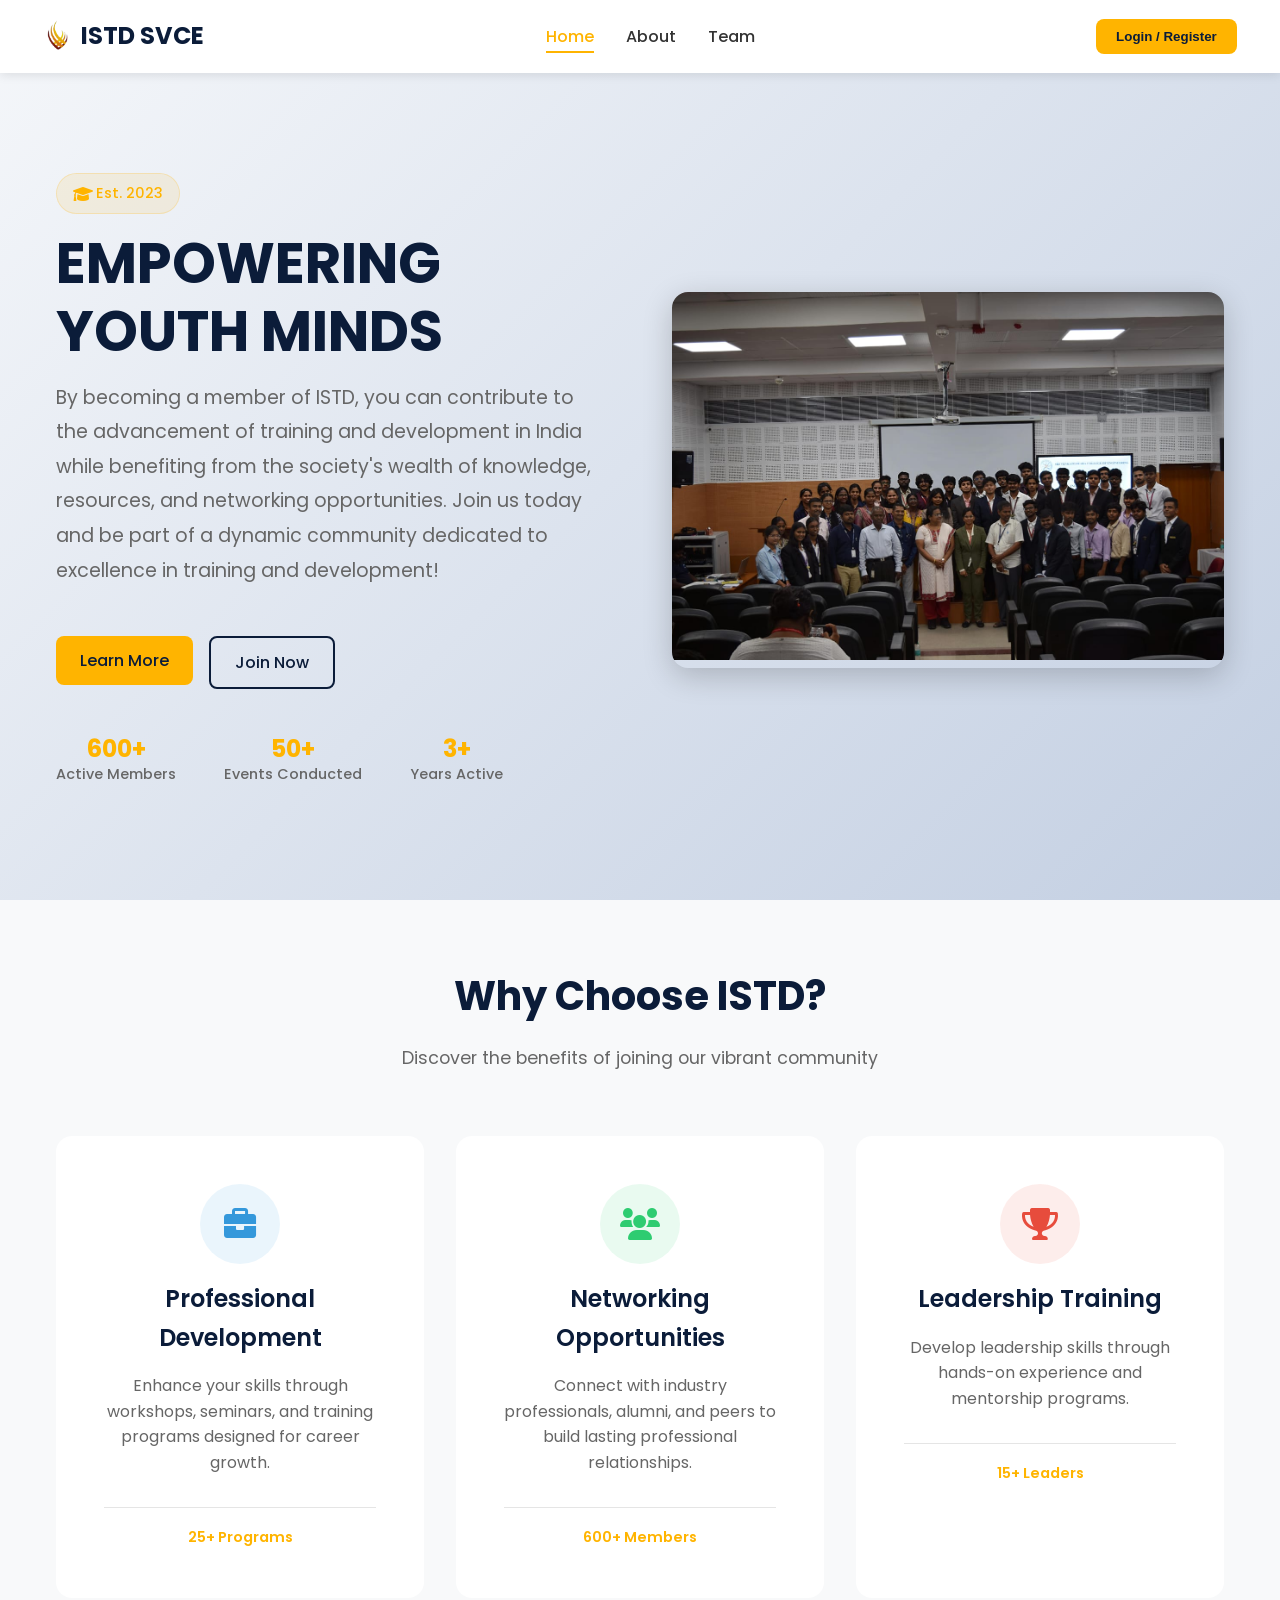
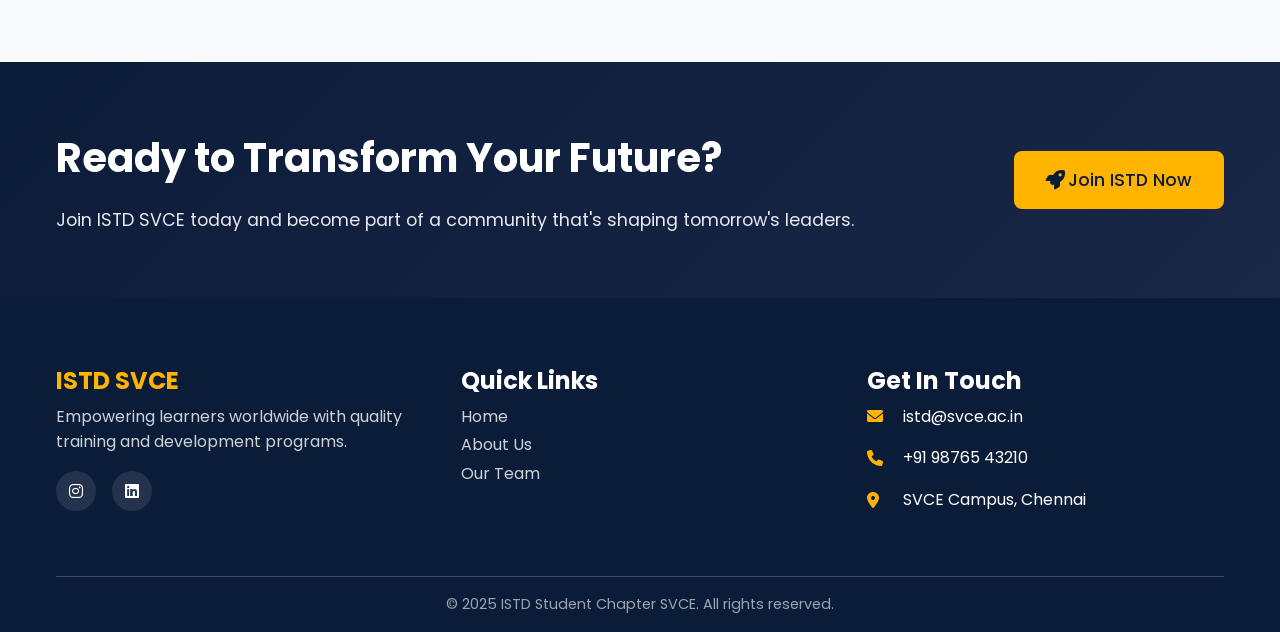
==== index.html @ 8fc0122c "Fine tuned" ====
<!DOCTYPE html>
<html lang="en">
<head>
    <meta charset="UTF-8">
    <meta name="viewport" content="width=device-width, initial-scale=1.0">
    <title>ISTD STUDENT CHAPTER </title>
    <link href="https://fonts.googleapis.com/css2?family=Poppins:wght@300;400;500;600;700&display=swap" rel="stylesheet">
    <link rel="stylesheet" href="https://cdnjs.cloudflare.com/ajax/libs/font-awesome/6.0.0/css/all.min.css">
    <link rel="stylesheet" href="style.css">
    <link rel="icon" href="favicon.jpeg">
</head>
<body>
    <!-- Header/Navigation -->
    <header class="header">
        <nav class="navbar">
            <div class="nav-container">
                <!-- Logo -->
                <div class="logo">
                    <h2><img src = "logo istd.png" width="30px">ISTD SVCE</h2>
                </div>
                
                <!-- Navigation Menu -->
                <ul class="nav-menu">
                    <li><a href="index.html" class="nav-link active">Home</a></li>
                    <li><a href="about.html" class="nav-link">About</a></li>
                    <li><a href="office-bearers.html" class="nav-link">Team</a></li>

                </ul>
                
                <!-- Login/Register Button -->
                <div class="nav-auth">
                    <a href="https://docs.google.com/forms/d/e/1FAIpQLSdRsC36hTGEc2zp6ab-bjyHrwX-BSzjoa00LbCmTZGz6ORlgA/viewform?usp=sharing&ouid=100901410467440819661" target="_blank">
                        <button class="auth-btn">Login / Register</button>
                    </a> 
                </div>
                
                <!-- Mobile Menu Toggle -->
                <div class="hamburger">
                    <span></span>
                    <span></span>
                    <span></span>
                </div>
            </div>
        </nav>
    </header>

    <!-- Hero Section -->
    <section class="hero">
        <div class="hero-container">
            <div class="hero-content">
                <div class="hero-text">
                    <div class="hero-badge">
                        <i class="fas fa-graduation-cap"></i>
                        <span>Est. 2023</span>
                    </div>
                    <h1>EMPOWERING YOUTH MINDS</h1>
                    <p>By becoming a member of ISTD, you can contribute to the advancement of training and development in India while benefiting from the society's wealth of knowledge, resources, and networking opportunities. Join us today and be part of a dynamic community dedicated to excellence in training and development!</p>
                    
                    <!-- CTA Buttons -->
                    <div class="hero-buttons">
                        <a href="about.html"><button class="btn btn-primary">Learn More</button></a>
                        <a href="https://docs.google.com/forms/d/e/1FAIpQLSdRsC36hTGEc2zp6ab-bjyHrwX-BSzjoa00LbCmTZGz6ORlgA/viewform?usp=sharing&ouid=100901410467440819661" target="_blank">
                            <button class="btn btn-secondary">Join Now</button>
                        </a>
                    </div>
                    
                    <!-- Stats Preview -->
                    <div class="hero-stats">
                        <div class="stat-preview">
                            <span class="stat-number">600+</span>
                            <span class="stat-label">Active Members</span>
                        </div>
                        <div class="stat-preview">
                            <span class="stat-number">50+</span>
                            <span class="stat-label">Events Conducted</span>
                        </div>
                        <div class="stat-preview">
                            <span class="stat-number">3+</span>
                            <span class="stat-label">Years Active</span>
                        </div>
                    </div>
                </div>
                
                <!-- Hero Image -->
                <div class="hero-image">
                    <div class="image-container">
                        <img src="Img1.jpeg" alt="ISTD Students">
                        <div class="image-overlay">
                            <div class="play-button">
                                <i class="fas fa-play"></i>
                            </div>
                        </div>
                    </div>
                </div>
            </div>
        </div>
    </section>

    <!-- Features Section -->
    <section class="features">
        <div class="container">
            <div class="section-header">
                <h2>Why Choose ISTD?</h2>
                <p>Discover the benefits of joining our vibrant community</p>
            </div>
            
            <div class="features-grid">
                <div class="feature-card professional">
                    <div class="card-icon">
                        <i class="fas fa-briefcase"></i>
                    </div>
                    <h3>Professional Development</h3>
                    <p>Enhance your skills through workshops, seminars, and training programs designed for career growth.</p>
                    <div class="card-footer">
                        <span class="feature-count">25+ Programs</span>
                    </div>
                </div>
                
                <div class="feature-card networking">
                    <div class="card-icon">
                        <i class="fas fa-users"></i>
                    </div>
                    <h3>Networking Opportunities</h3>
                    <p>Connect with industry professionals, alumni, and peers to build lasting professional relationships.</p>
                    <div class="card-footer">
                        <span class="feature-count">600+ Members</span>
                    </div>
                </div>
                
                <div class="feature-card leadership">
                    <div class="card-icon">
                        <i class="fas fa-trophy"></i>
                    </div>
                    <h3>Leadership Training</h3>
                    <p>Develop leadership skills through hands-on experience and mentorship programs.</p>
                    <div class="card-footer">
                        <span class="feature-count">15+ Leaders</span>
                    </div>
                </div>
            </div>
        </div>
    </section>

    <!-- CTA Section -->
    <section class="cta-section">
        <div class="container">
            <div class="cta-content">
                <div class="cta-text">
                    <h2>Ready to Transform Your Future?</h2>
                    <p>Join ISTD SVCE today and become part of a community that's shaping tomorrow's leaders.</p>
                </div>
                <div class="cta-actions">
                    <a href="https://docs.google.com/forms/d/e/1FAIpQLSdRsC36hTGEc2zp6ab-bjyHrwX-BSzjoa00LbCmTZGz6ORlgA/viewform?usp=sharing&ouid=100901410467440819661" target="_blank">
                        <button class="btn btn-primary btn-large">
                            <i class="fas fa-rocket"></i>
                            Join ISTD Now
                        </button>
                    </a>
                </div>
            </div>
        </div>
    </section>

    <!-- Footer -->
    <footer class="footer">
        <div class="footer-container">
            <div class="footer-content">
                <!-- Company Info -->
                <div class="footer-section">
                    <h3>ISTD SVCE</h3>
                    <p>Empowering learners worldwide with quality training and development programs.</p>
                    <div class="social-icons">
                        <a href="https://www.instagram.com/istd_svce/" target="_blank"><i class="fab fa-instagram"></i></a>
                        <a href="https://www.linkedin.com/in/istd-student-chapter-svce-281b53378" target="_blank"><i class="fab fa-linkedin"></i></a>
                    </div>
                </div>
                
                <!-- Quick Links -->
                <div class="footer-section">
                    <h4>Quick Links</h4>
                    <ul>
                        <li><a href="index.html">Home</a></li>
                        <li><a href="about.html">About Us</a></li>
                        <li><a href="office-bearers.html">Our Team</a></li>
                    </ul>
                </div>
                
                <!-- Contact Info -->
                <div class="footer-section">
                    <h4>Get In Touch</h4>
                    <div class="contact-item">
                        <i class="fas fa-envelope"></i>
                        <span>istd@svce.ac.in</span>
                    </div>
                    <div class="contact-item">
                        <i class="fas fa-phone"></i>
                        <span>+91 98765 43210</span>
                    </div>
                    <div class="contact-item">
                        <i class="fas fa-map-marker-alt"></i>
                        <span>SVCE Campus, Chennai</span>
                    </div>
                </div>
            </div>
            
            <!-- Copyright -->
            <div class="footer-bottom">
                <p>&copy; 2025 ISTD Student Chapter SVCE. All rights reserved.</p>
            </div>
        </div>
    </footer>

    <!-- Mobile Menu Script -->
    <script>
        // Mobile menu toggle
        const hamburger = document.querySelector('.hamburger');
        const navMenu = document.querySelector('.nav-menu');
        
        hamburger.addEventListener('click', () => {
            hamburger.classList.toggle('active');
            navMenu.classList.toggle('active');
        });
        
        // Close mobile menu when clicking on a link
        document.querySelectorAll('.nav-link').forEach(n => n.addEventListener('click', () => {
            hamburger.classList.remove('active');
            navMenu.classList.remove('active');
        }));
        
        // Smooth scrolling for anchor links
        document.querySelectorAll('a[href^="#"]').forEach(anchor => {
            anchor.addEventListener('click', function (e) {
                e.preventDefault();
                const target = document.querySelector(this.getAttribute('href'));
                if (target) {
                    target.scrollIntoView({
                        behavior: 'smooth',
                        block: 'start'
                    });
                }
            });
        });
        
        // Header scroll effect
        window.addEventListener('scroll', () => {
            const header = document.querySelector('.header');
            if (window.scrollY > 100) {
                header.classList.add('scrolled');
            } else {
                header.classList.remove('scrolled');
            }
        });
    </script>
</body>
</html>
---- style.css ----
/* ===== CSS RESET & BASE STYLES ===== */
* {
    margin: 0;
    padding: 0;
    box-sizing: border-box;
}

html {
    scroll-behavior: smooth;
}

body {
    font-family: 'Poppins', sans-serif;
    line-height: 1.6;
    color: #333;
}

/* ===== CSS VARIABLES ===== */
:root {
    /* Color Palette */
    --primary-color: #0b1c39;
    --secondary-color: #ffb400;
    --accent-blue: #3498db;
    --accent-green: #2ecc71;
    --accent-red: #e74c3c;
    --white: #ffffff;
    --light-gray: #f8f9fa;
    --dark-gray: #666;
    --text-dark: #333;
    
    /* Typography */
    --font-light: 300;
    --font-regular: 400;
    --font-medium: 500;
    --font-semibold: 600;
    --font-bold: 700;
    
    /* Spacing */
    --spacing-xs: 0.2rem;
    --spacing-sm: 1rem;
    --spacing-md: 2rem;
    --spacing-lg: 3rem;
    --spacing-xl: 4rem;
    
    /* Border Radius */
    --radius-sm: 8px;
    --radius-md: 12px;
    --radius-lg: 16px;
    
    /* Shadows */
    --shadow-light: 0 2px 10px rgba(0, 0, 0, 0.1);
    --shadow-medium: 0 4px 20px rgba(0, 0, 0, 0.15);
    --shadow-heavy: 0 8px 30px rgba(0, 0, 0, 0.2);
    
    /* Transitions */
    --transition-fast: 0.2s ease-in-out;
    --transition-medium: 0.3s ease-in-out;
    --transition-slow: 0.5s ease-in-out;
}

/* ===== UTILITY CLASSES ===== */
.container {
    max-width: 1200px;
    margin: 0 auto;
    padding: 0 var(--spacing-sm);
}

.btn {
    display: inline-block;
    padding: 12px 24px;
    border: none;
    border-radius: var(--radius-sm);
    font-size: 1rem;
    font-weight: var(--font-medium);
    text-decoration: none;
    cursor: pointer;
    transition: all var(--transition-medium);
    font-family: inherit;
}

.btn-primary {
    background-color: var(--secondary-color);
    color: var(--primary-color);
}

.btn-primary:hover {
    background-color: #e6a200;
    transform: translateY(-2px);
    box-shadow: var(--shadow-medium);
}

.btn-secondary {
    background-color: transparent;
    color: var(--primary-color);
    border: 2px solid var(--primary-color);
}

.btn-secondary:hover {
    background-color: var(--primary-color);
    color: var(--white);
    transform: translateY(-2px);
}

/* ===== HEADER & NAVIGATION ===== */
.header {
    background-color: var(--white);
    box-shadow: var(--shadow-light);
    position: fixed;
    top: 0;
    left: 0;
    right: 0;
    z-index: 1000;
    transition: all var(--transition-medium);
}

.header.scrolled {
    background-color: rgba(255, 255, 255, 0.95);
    backdrop-filter: blur(10px);
    box-shadow: var(--shadow-medium);
}

.navbar {
    margin: var(--spacing-sm) 0;
}

.nav-container {
    max-width: 1200px;
    margin: 0 auto;
    padding: 0 var(--spacing-xs);
    display: flex;
    justify-content: space-between;
    align-items: center;
}

.logo h2 {
    display: flex;           /* puts image and text in one line */
    align-items: center;     /* vertically center text and image */
    gap: 8px;                /* space between image and text */
    color: var(--primary-color);
    font-weight: var(--font-bold);
}

.logo-img {
    width: 30px;             /* keep your logo size */
    height: auto;
}

.logo i {
    color: var(--secondary-color);
    margin-right: var(--spacing-xs);
}

.nav-menu {
    display: flex;
    justify-content: center;
    list-style: none;
    gap: var(--spacing-md);
}

.nav-link {
    text-decoration: none;
    color: var(--text-dark);
    font-weight: var(--font-medium);
    position: relative;
    transition: all var(--transition-medium);
}

.nav-link:hover,
.nav-link.active {
    color: var(--secondary-color);
}

.nav-link::after {
    content: '';
    position: absolute;
    bottom: -5px;
    left: 0;
    width: 0;
    height: 2px;
    background-color: var(--secondary-color);
    transition: width var(--transition-medium);
}

.nav-link:hover::after,
.nav-link.active::after {
    width: 100%;
}

.auth-btn {
    background-color: var(--secondary-color);
    color: var(--primary-color);
    border: none;
    padding: 10px 20px;
    border-radius: var(--radius-sm);
    font-weight: var(--font-semibold);
    cursor: pointer;
    transition: all var(--transition-medium);
}

.auth-btn:hover {
    background-color: #e6a200;
    transform: translateY(-2px);
    box-shadow: var(--shadow-medium);
}

/* Mobile Menu Toggle */
.hamburger {
    display: none;
    flex-direction: column;
    cursor: pointer;
}

.hamburger span {
    width: 25px;
    height: 3px;
    background-color: var(--primary-color);
    margin: 3px 0;
    transition: var(--transition-fast);
}

.hamburger.active span:nth-child(1) {
    transform: rotate(-45deg) translate(-5px, 6px);
}

.hamburger.active span:nth-child(2) {
    opacity: 0;
}

.hamburger.active span:nth-child(3) {
    transform: rotate(45deg) translate(-5px, -6px);
}

/* ===== HERO SECTION ===== */
.hero {
    background: linear-gradient(135deg, #f5f7fa 0%, #c3cfe2 100%);
    padding: 120px 0 60px;
    min-height: 100vh;
    display: flex;
    align-items: center;
}

.hero-container {
    max-width: 1200px;
    margin: 0 auto;
    padding: 0 var(--spacing-sm);
}

.hero-content {
    display: grid;
    grid-template-columns: 1fr 1fr;
    gap: var(--spacing-xl);
    align-items: center;
}

.hero-badge {
    display: inline-flex;
    align-items: center;
    gap: var(--spacing-xs);
    background-color: rgba(255, 180, 0, 0.1);
    color: var(--secondary-color);
    padding: 8px 16px;
    border-radius: 50px;
    font-size: 0.9rem;
    font-weight: var(--font-medium);
    margin-bottom: var(--spacing-sm);
    border: 1px solid rgba(255, 180, 0, 0.2);
}

.hero-badge i {
    font-size: 1rem;
}

.hero-text h1 {
    font-size: 3.5rem;
    font-weight: var(--font-bold);
    color: var(--primary-color);
    line-height: 1.2;
    margin-bottom: var(--spacing-sm);
}

.hero-text p {
    font-size: 1.2rem;
    color: var(--dark-gray);
    margin-bottom: var(--spacing-lg);
    line-height: 1.8;
}

.hero-buttons {
    display: flex;
    gap: var(--spacing-sm);
    margin-bottom: var(--spacing-lg);
}

.hero-stats {
    display: flex;
    gap: var(--spacing-lg);
    margin-top: var(--spacing-md);
}

.stat-preview {
    text-align: center;
}

.stat-number {
    display: block;
    font-size: 1.5rem;
    font-weight: var(--font-bold);
    color: var(--secondary-color);
    line-height: 1;
}

.stat-label {
    font-size: 0.9rem;
    color: var(--dark-gray);
    font-weight: var(--font-medium);
}

.hero-image {
    position: relative;
}

.image-container {
    position: relative;
    border-radius: var(--radius-lg);
    overflow: hidden;
    box-shadow: var(--shadow-heavy);
}

.hero-image img {
    width: 100%;
    height: auto;
    transition: transform var(--transition-slow);
}

.image-container:hover img {
    transform: scale(1.05);
}

.image-overlay {
    position: absolute;
    top: 0;
    left: 0;
    right: 0;
    bottom: 0;
    background: rgba(11, 28, 57, 0.3);
    display: flex;
    align-items: center;
    justify-content: center;
    opacity: 0;
    transition: all var(--transition-medium);
}

.image-container:hover .image-overlay {
    opacity: 1;
}

.play-button {
    width: 80px;
    height: 80px;
    background-color: var(--secondary-color);
    border-radius: 50%;
    display: flex;
    align-items: center;
    justify-content: center;
    color: var(--primary-color);
    font-size: 2rem;
    cursor: pointer;
    transition: all var(--transition-medium);
    transform: scale(0.8);
}

.image-container:hover .play-button {
    transform: scale(1);
}

/* ===== FEATURES SECTION ===== */
.features {
    padding: var(--spacing-xl) 0;
    background-color: var(--light-gray);
}

.section-header {
    text-align: center;
    margin-bottom: var(--spacing-xl);
}

.section-header h2 {
    font-size: 2.5rem;
    font-weight: var(--font-bold);
    color: var(--primary-color);
    margin-bottom: var(--spacing-sm);
}

.section-header p {
    font-size: 1.1rem;
    color: var(--dark-gray);
    max-width: 600px;
    margin: 0 auto;
}

.features-grid {
    display: grid;
    grid-template-columns: repeat(auto-fit, minmax(300px, 1fr));
    gap: var(--spacing-md);
}

.feature-card {
    background-color: var(--white);
    padding: var(--spacing-lg);
    border-radius: var(--radius-lg);
    text-align: center;
    transition: all var(--transition-medium);
    position: relative;
    overflow: hidden;
}

.feature-card:hover {
    transform: translateY(-10px);
    box-shadow: var(--shadow-heavy);
}

.card-icon {
    width: 80px;
    height: 80px;
    border-radius: 50%;
    margin: 0 auto var(--spacing-sm);
    display: flex;
    align-items: center;
    justify-content: center;
    transition: all var(--transition-medium);
}

.professional .card-icon {
    background-color: rgba(52, 152, 219, 0.1);
    color: var(--accent-blue);
}

.networking .card-icon {
    background-color: rgba(46, 204, 113, 0.1);
    color: var(--accent-green);
}

.leadership .card-icon {
    background-color: rgba(231, 76, 60, 0.1);
    color: var(--accent-red);
}

.card-icon i {
    font-size: 2rem;
}

.feature-card:hover .card-icon {
    transform: scale(1.1);
}

.feature-card h3 {
    font-size: 1.5rem;
    font-weight: var(--font-semibold);
    color: var(--primary-color);
    margin-bottom: var(--spacing-sm);
}

.feature-card p {
    color: var(--dark-gray);
    margin-bottom: var(--spacing-md);
    line-height: 1.6;
}

.card-footer {
    margin-top: var(--spacing-sm);
    padding-top: var(--spacing-sm);
    border-top: 1px solid rgba(0, 0, 0, 0.1);
}

.feature-count {
    font-size: 0.9rem;
    font-weight: var(--font-semibold);
    color: var(--secondary-color);
}

/* ===== CTA SECTION ===== */
.cta-section {
    background: linear-gradient(135deg, var(--primary-color) 0%, #1a2747 100%);
    padding: var(--spacing-xl) 0;
    color: var(--white);
}

.cta-content {
    display: flex;
    align-items: center;
    justify-content: space-between;
    gap: var(--spacing-lg);
}

.cta-text h2 {
    font-size: 2.5rem;
    font-weight: var(--font-bold);
    margin-bottom: var(--spacing-sm);
}

.cta-text p {
    font-size: 1.1rem;
    opacity: 0.9;
    line-height: 1.6;
}

.btn-large {
    padding: 16px 32px;
    font-size: 1.1rem;
    display: inline-flex;
    align-items: center;
    gap: var(--spacing-xs);
}

.btn-large i {
    font-size: 1.2rem;
}

/* ===== ABOUT PAGE STYLES ===== */
.about-hero {
    background: linear-gradient(135deg, var(--primary-color) 0%, #1a2747 100%);
    padding: 120px 0 60px;
    text-align: center;
    color: var(--white);
}

.about-hero h1 {
    font-size: 3rem;
    font-weight: var(--font-bold);
    margin: var(--spacing-sm);
}

.about-hero p {
    font-size: 1.2rem;
    opacity: 0.9;
    max-width: 600px;
    margin: 0 auto;
}

.about-badge {
    display: inline-flex;
    align-items: center;
    gap: var(--spacing-xs);
    background-color: rgba(255, 180, 0, 0.1);
    color: var(--secondary-color);
    padding: 8px 16px;
    border-radius: 50px;
    font-size: 0.9rem;
    font-weight: var(--font-medium);
    margin-bottom: var(--spacing-sm);
    border: 1px solid rgba(255, 180, 0, 0.2);
}

.about-content {
    padding: var(--spacing-xl) 0;
}

.about-layout {
    display: grid;
    grid-template-columns: 1fr 1fr;
    gap: var(--spacing-xl);
    align-items: center;
}

.about-image img {
    width: 100%;
    height: auto;
    border-radius: var(--radius-lg);
    box-shadow: var(--shadow-medium);
}

.about-text h2 {
    font-size: 2.5rem;
    font-weight: var(--font-bold);
    color: var(--primary-color);
    margin-bottom: var(--spacing-sm);
}

.about-text p {
    color: var(--dark-gray);
    margin-bottom: var(--spacing-sm);
    line-height: 1.8;
}

.stats {
    display: flex;
    justify-content: center;     /* center the two blocks */
    gap: var(--spacing-lg);      /* space between blocks */
    margin: 0 auto;
}

.stat-item {
    text-align: center;
    flex: 1; 
}

.stat-item h3 {
    align-items: center;
    justify-content: center;
    font-size: 2rem;
    font-weight: var(--font-bold);
    color: var(--secondary-color);
    margin-bottom: 0px;
    padding-right: var(--spacing-xs);
    padding-left: var(--spacing-xs);
}

.stat-item p {
    align-items: center;
    justify-content: center;
    margin-bottom:0;
    color: var(--dark-gray);
    font-weight: var(--font-medium);
    padding-right: var(--spacing-xs);
    padding-left: var(--spacing-xs);
}

/* Mission Section */
.mission {
    display: flex;
    justify-content: center;
    background-color: var(--light-gray);
    padding: var(--spacing-xl) 0;
}

.mission-content {
    max-width: 800px;
    margin: 0 auto;
}

.quote-box {
    background-color: var(--white);
    padding: var(--spacing-lg);
    border-radius: var(--radius-lg);
    text-align: center;
    position: relative;
    box-shadow: var(--shadow-medium);
}

.quote-icon {
    font-size: 3rem;
    color: var(--secondary-color);
    margin-bottom: var(--spacing-sm);
}

.quote-box h3 {
    font-size: 1.8rem;
    font-weight: var(--font-bold);
    color: var(--primary-color);
    margin-bottom: var(--spacing-sm);
}

.quote-box p {
    font-size: 1.1rem;
    color: var(--dark-gray);
    line-height: 1.8;
    font-style: italic;
    margin-bottom: var(--spacing-sm);
}

.quote-author {
    color: var(--secondary-color);
    font-weight: var(--font-semibold);
}

/* Values Section */
.values {
    padding: var(--spacing-xl) 0;
}

.values-grid {
    display: grid;
    grid-template-columns: repeat(auto-fit, minmax(250px, 1fr));
    gap: var(--spacing-md);
}

.value-card {
    background-color: var(--white);
    padding: var(--spacing-lg);
    border-radius: var(--radius-lg);
    text-align: center;
    box-shadow: var(--shadow-light);
    transition: all var(--transition-medium);
}

.value-card:hover {
    transform: translateY(-5px);
    box-shadow: var(--shadow-medium);
}

.value-icon {
    width: 60px;
    height: 60px;
    background-color: var(--secondary-color);
    color: var(--white);
    border-radius: 50%;
    margin: 0 auto var(--spacing-sm);
    display: flex;
    align-items: center;
    justify-content: center;
}

.value-icon i {
    font-size: 1.5rem;
}

.value-card h3 {
    font-size: 1.3rem;
    font-weight: var(--font-semibold);
    color: var(--primary-color);
    margin-bottom: var(--spacing-sm);
}

.value-card p {
    color: var(--dark-gray);
    line-height: 1.6;
}

/* ===== ACHIEVEMENTS SECTION ===== */
.achievements {
    background-color: var(--light-gray);
    padding: var(--spacing-xl) 0;
}

.achievements-grid {
    display: grid;
    grid-template-columns: repeat(auto-fit, minmax(200px, 1fr));
    gap: var(--spacing-lg);
}

.achievement-item {
    text-align: center;
    background-color: var(--white);
    padding: var(--spacing-lg);
    border-radius: var(--radius-lg);
    box-shadow: var(--shadow-light);
    transition: all var(--transition-medium);
}

.achievement-item:hover {
    transform: translateY(-5px);
    box-shadow: var(--shadow-medium);
}

.achievement-icon {
    width: 60px;
    height: 60px;
    background-color: var(--secondary-color);
    color: var(--white);
    border-radius: 50%;
    margin: 0 auto var(--spacing-sm);
    display: flex;
    align-items: center;
    justify-content: center;
    font-size: 1.5rem;
}

.achievement-item h3 {
    font-size: 2rem;
    font-weight: var(--font-bold);
    color: var(--primary-color);
    margin-bottom: var(--spacing-xs);
}

.achievement-item p {
    color: var(--dark-gray);
    font-weight: var(--font-medium);
    margin: 0;
}

/* ===== FOOTER STYLES ===== */
.footer {
    background-color: var(--primary-color);
    color: var(--white);
    padding: var(--spacing-xl) 0 var(--spacing-sm);
}

.footer-container {
    max-width: 1200px;
    margin: 0 auto;
    padding: 0 var(--spacing-sm);
}

.footer-content {
    display: grid;
    grid-template-columns: repeat(auto-fit, minmax(250px, 1fr));
    gap: var(--spacing-lg);
    margin-bottom: var(--spacing-lg);
}

.footer-section h3 {
    color: var(--secondary-color);
    font-size: 1.5rem;
    margin-bottom: var(--spacing-xs);
}

.footer-section h4 {
    color: var(--white);
    font-size: 1.5rem;
    margin-bottom: var(--spacing-xs);
}

.footer-section p {
    color: rgba(255, 255, 255, 0.8);
    margin-bottom: var(--spacing-sm);
    line-height: 1.6;
}

.social-icons {
    display: flex;
    gap: var(--spacing-sm);
}

.social-icons a {
    width: 40px;
    height: 40px;
    background-color: rgba(255, 255, 255, 0.1);
    color: var(--white);
    border-radius: 50%;
    display: flex;
    align-items: center;
    justify-content: center;
    text-decoration: none;
    transition: all var(--transition-medium);
}

.social-icons a:hover {
    background-color: var(--secondary-color);
    color: var(--primary-color);
    transform: translateY(-2px);
}

.footer-section ul {
    list-style: none;
    margin-bottom: var(--spacing-sm);
}

.footer-section ul li {
    margin-bottom: var(--spacing-xs);
}

.footer-section ul li a {
    color: rgba(255, 255, 255, 0.8);
    text-decoration: none;
    transition: color var(--transition-medium);
}

.footer-section ul li a:hover {
    color: var(--secondary-color);
}

.contact-item {
    display: flex;
    align-items: center;
    margin-bottom: var(--spacing-sm);
}

.contact-item i {
    color: var(--secondary-color);
    margin-right: var(--spacing-sm);
    width: 20px;
}

.newsletter {
    display: flex;
    gap: var(--spacing-xs);
    margin-top: var(--spacing-sm);
}

.newsletter input {
    flex: 1;
    padding: 10px;
    border: none;
    border-radius: var(--radius-sm);
    font-family: inherit;
}

.newsletter button {
    background-color: var(--secondary-color);
    color: var(--primary-color);
    border: none;
    padding: 10px 16px;
    border-radius: var(--radius-sm);
    font-weight: var(--font-semibold);
    cursor: pointer;
    transition: all var(--transition-medium);
}

.newsletter button:hover {
    background-color: #e6a200;
}

.footer-bottom {
    border-top: 1px solid rgba(255, 255, 255, 0.2);
    padding-top: var(--spacing-sm);
    text-align: center;
}

.footer-bottom p {
    color: rgba(255, 255, 255, 0.6);
    font-size: 0.9rem;
}

/* ===== RESPONSIVE DESIGN ===== */
@media (max-width: 768px) {
    /* Navigation */
    .nav-menu {
        position: fixed;
        left: -100%;
        top: 70px;
        flex-direction: column;
        background-color: var(--white);
        width: 100%;
        text-align: center;
        transition: 0.3s;
        box-shadow: var(--shadow-medium);
        padding: var(--spacing-md) 0;
    }
    
    .nav-menu.active {
        left: 0;
    }
    
    .nav-menu li {
        margin: var(--spacing-sm) 0;
    }
    
    .hamburger {
        display: flex;
    }
    
    /* Hero Section */
    .hero-content {
        grid-template-columns: 1fr;
        gap: var(--spacing-md);
        text-align: center;
    }
    
    .hero-text h1 {
        font-size: 2.5rem;
    }
    
    .hero-stats {
        justify-content: center;
        flex-wrap: wrap;
        gap: var(--spacing-md);
    }
    
    .hero-buttons {
        justify-content: center;
        flex-wrap: wrap;
    }
    
    /* CTA Section */
    .cta-content {
        flex-direction: column;
        text-align: center;
    }
    
    .cta-text h2 {
        font-size: 2rem;
    }
    
    /* Features */
    .features-grid {
        grid-template-columns: 1fr;
    }
    
    /* About Page */
    .about-layout {
        grid-template-columns: 1fr;
        gap: var(--spacing-md);
    }
    
    .about-image {
        order: -1;
    }
    
    .stats {
        justify-content: center;
        flex-wrap: wrap;
    }
    
    /* Values */
    .values-grid {
        grid-template-columns: 1fr;
    }
    
    /* Achievements */
    .achievements-grid {
        grid-template-columns: repeat(2, 1fr);
        gap: var(--spacing-md);
    }
    
    /* Footer */
    .footer-content {
        grid-template-columns: 1fr;
        text-align: center;
    }
    
    .newsletter {
        flex-direction: column;
    }

    .social-icons {
    flex-direction: column;    /* stack icons vertically */
    align-items: center;       /* center horizontally */
    gap: var(--spacing-md);    /* a bit more space between icons */
  }

    
}

@media (max-width: 480px) {
    .hero-text h1 {
        font-size: 2rem;
    }
    
    .section-header h2 {
        font-size: 2rem;
    }
    
    .about-hero h1 {
        font-size: 2.5rem;
    }
    
    .about-text h2 {
        display: flex;
        justify-content: center;
        font-size: 2rem;
    }

    .achievements-grid {
        grid-template-columns: 1fr;
    }
    
    .hero-stats {
        gap: var(--spacing-sm);
    }
    
    .stat-number {
        font-size: 1.2rem;
    }
    
    .stat-label {
        font-size: 0.8rem;
    }

    .social-icons {
    flex-direction: column;
    align-items: center;
    gap: var(--spacing-md);    /* even larger spacing for touch comfort */
  }
}

/* ===== ANIMATIONS ===== */
@keyframes fadeInUp {
    from {
        opacity: 0;
        transform: translateY(30px);
    }
    to {
        opacity: 1;
        transform: translateY(0);
    }
}

@keyframes slideInFromTop {
    from {
        opacity: 0;
        transform: translateY(-20px);
    }
    to {
        opacity: 1;
        transform: translateY(0);
    }
}

.hero-text,
.hero-image {
    animation: fadeInUp 0.8s ease-out;
}

.feature-card {
    animation: fadeInUp 0.8s ease-out;
}

.feature-card:nth-child(2) {
    animation-delay: 0.2s;
}

.feature-card:nth-child(3) {
    animation-delay: 0.4s;
}

/* ===== TEAM PAGE STYLES ===== */
.team-hero {
    background: linear-gradient(135deg, var(--primary-color) 0%, #1a2747 100%);
    padding: 120px 0 60px;
    text-align: center;
    color: var(--white);
}

.team-hero h1 {
    font-size: 3rem;
    font-weight: var(--font-bold);
    margin-bottom: var(--spacing-sm);
}

.team-hero p {
    font-size: 1.2rem;
    opacity: 0.9;
    max-width: 600px;
    margin: 0 auto;
}

.team-section {
    padding: var(--spacing-xl) 0;
    background-color: var(--light-gray);
}

.team-grid {
    display: grid;
    grid-template-columns: repeat(auto-fit, minmax(280px, 1fr));
    gap: var(--spacing-lg);
    margin-top: var(--spacing-lg);
}

.team-member {
    background-color: var(--white);
    border-radius: var(--radius-lg);
    overflow: hidden;
    box-shadow: var(--shadow-light);
    transition: all var(--transition-medium);
    position: relative;
}

.team-member:hover {
    transform: translateY(-10px);
    box-shadow: var(--shadow-heavy);
}

.member-photo {
    position: relative;
    width: 100%;
    height: 300px;
    overflow: hidden;
}

.member-photo img {
    width: 100%;
    height: 100%;
    object-fit: cover;
    transition: transform var(--transition-medium);
}

.team-member:hover .member-photo img {
    transform: scale(1.1);
}

.social-overlay {
    position: absolute;
    top: 0;
    left: 0;
    right: 0;
    bottom: 0;
    background: linear-gradient(135deg, rgba(11, 28, 57, 0.9) 0%, rgba(26, 39, 71, 0.9) 100%);
    display: flex;
    align-items: center;
    justify-content: center;
    opacity: 0;
    transition: all var(--transition-medium);
}

.team-member:hover .social-overlay {
    opacity: 1;
}

.social-links {
    display: flex;
    gap: var(--spacing-sm);
    animation: slideInFromTop 0.4s ease-out;
}

.social-link {
    width: 50px;
    height: 50px;
    border-radius: 50%;
    display: flex;
    align-items: center;
    justify-content: center;
    text-decoration: none;
    font-size: 1.2rem;
    transition: all var(--transition-medium);
    transform: translateY(20px);
    opacity: 0;
}

.team-member:hover .social-link {
    transform: translateY(0);
    opacity: 1;
}

.social-link:nth-child(1) {
    transition-delay: 0.1s;
}

.social-link:nth-child(2) {
    transition-delay: 0.2s;
}

.social-link.instagram {
    background: linear-gradient(45deg, #f09433 0%, #e6683c 25%, #dc2743 50%, #cc2366 75%, #bc1888 100%);
    color: var(--white);
}

.social-link.instagram:hover {
    transform: translateY(-5px) scale(1.1);
    box-shadow: 0 8px 25px rgba(240, 148, 51, 0.4);
}

.social-link.linkedin {
    background-color: #0077b5;
    color: var(--white);
}

.social-link.linkedin:hover {
    transform: translateY(-5px) scale(1.1);
    box-shadow: 0 8px 25px rgba(0, 119, 181, 0.4);
}

.member-info {
    padding: var(--spacing-md);
    text-align: center;
}

.member-info h3 {
    font-size: 1.4rem;
    font-weight: var(--font-semibold);
    color: var(--primary-color);
    margin-bottom: var(--spacing-xs);
}

.member-info .position {
    font-size: 1rem;
    font-weight: var(--font-medium);
    color: var(--secondary-color);
    margin-bottom: var(--spacing-sm);
    text-transform: uppercase;
    letter-spacing: 0.5px;
}

.member-info .description {
    font-size: 0.9rem;
    color: var(--dark-gray);
    line-height: 1.6;
    margin: 0;
}

/* Team page responsive design */
@media (max-width: 768px) {
    .team-hero h1 {
        font-size: 2.5rem;
    }
    
    .team-grid {
        grid-template-columns: repeat(auto-fit, minmax(250px, 1fr));
        gap: var(--spacing-md);
    }
    
    .member-photo {
        height: 250px;
    }
    
    .social-link {
        width: 45px;
        height: 45px;
        font-size: 1.1rem;
    }
}

@media (max-width: 480px) {
    .team-hero h1 {
        font-size: 2rem;
    }
    
    .team-grid {
        grid-template-columns: 1fr;
        gap: var(--spacing-sm);
    }
    
    .member-photo {
        height: 280px;
    }
    
    .social-links {
        gap: var(--spacing-xs);
    }
    
    .social-link {
        width: 40px;
        height: 40px;
        font-size: 1rem;
    }
}
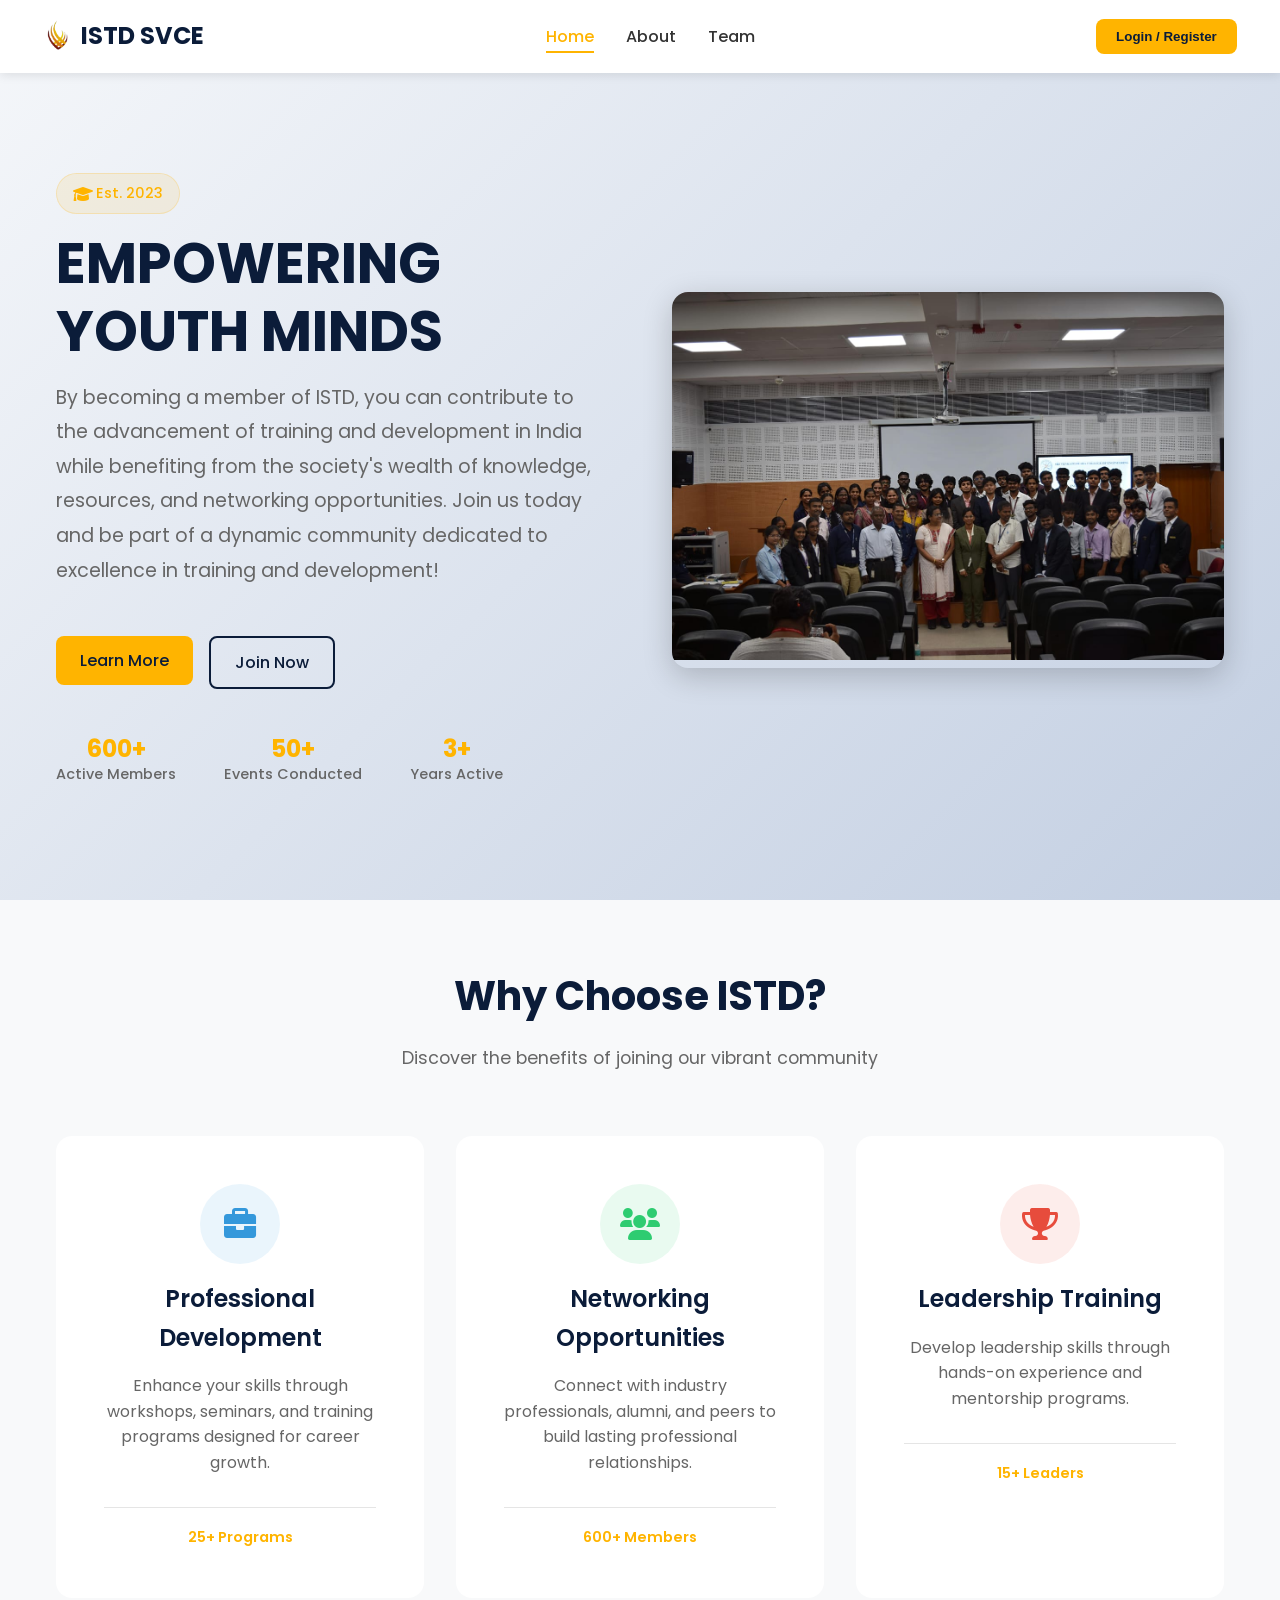
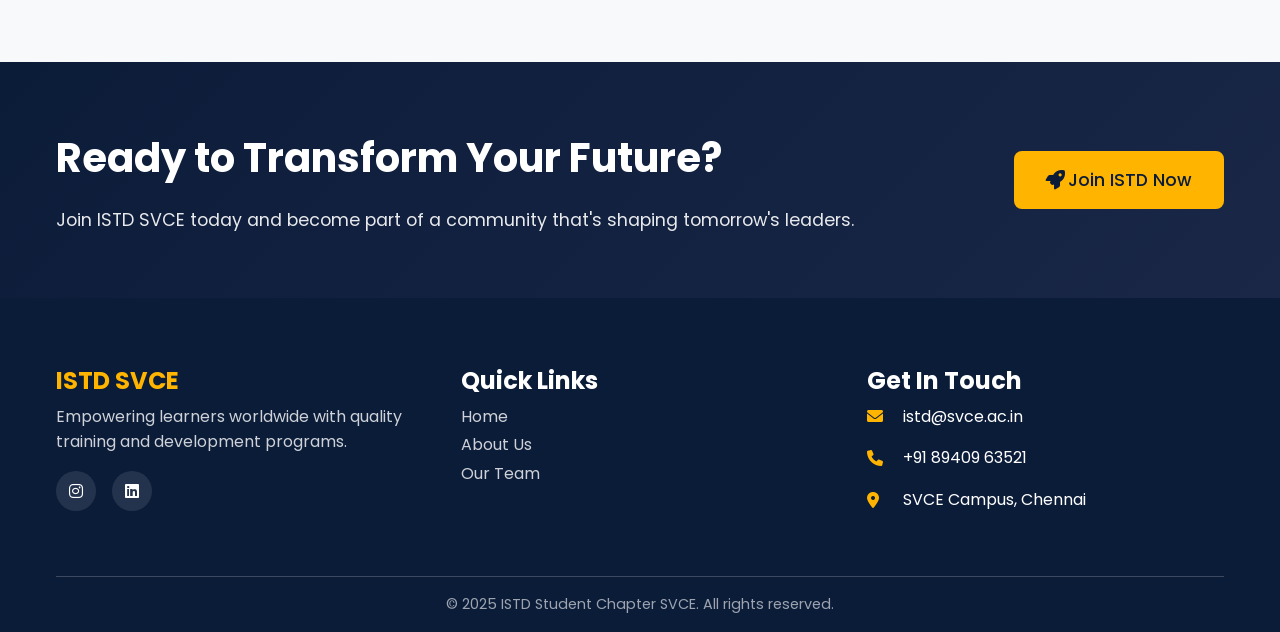
==== commit e99b28be: "Added Photos" ====
--- a/index.html
+++ b/index.html
@@ -194,7 +194,7 @@
                     </div>
                     <div class="contact-item">
                         <i class="fas fa-phone"></i>
-                        <span>+91 98765 43210</span>
+                        <span>+91 89409 63521</span>
                     </div>
                     <div class="contact-item">
                         <i class="fas fa-map-marker-alt"></i>
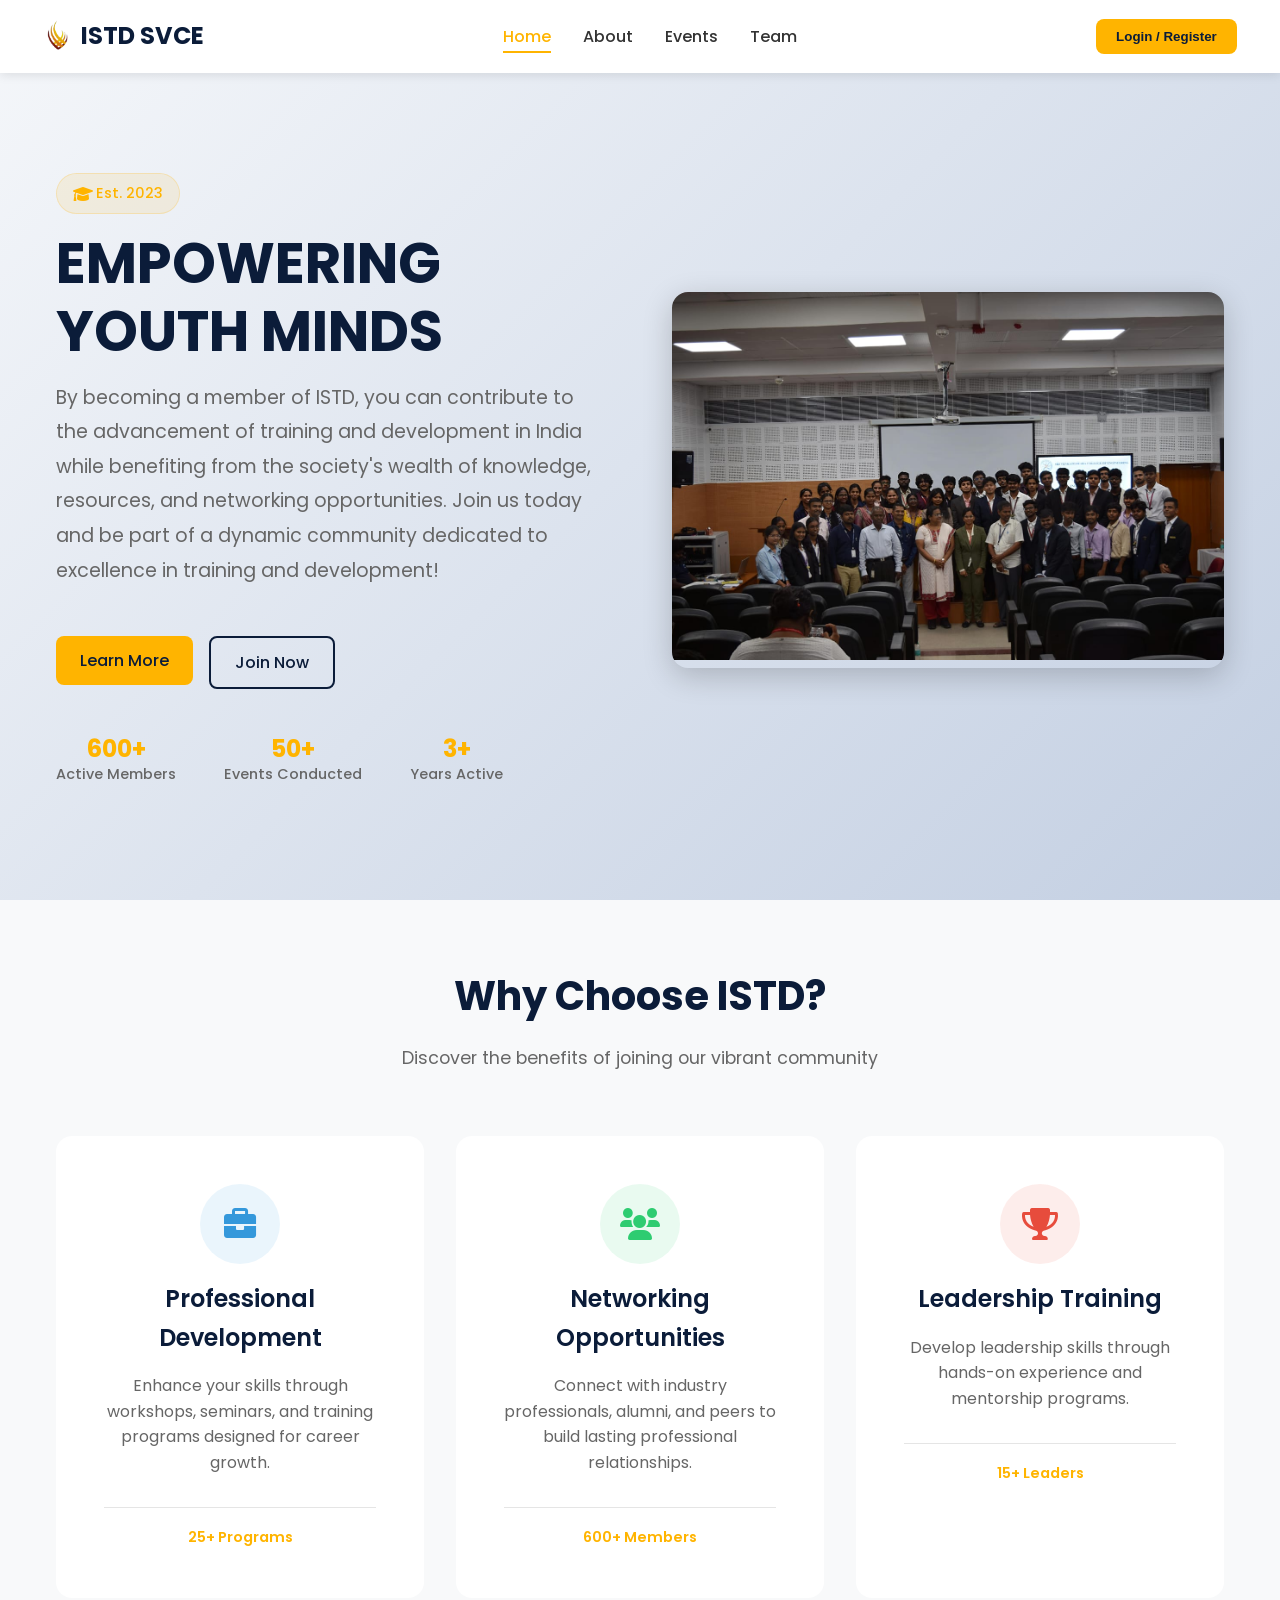
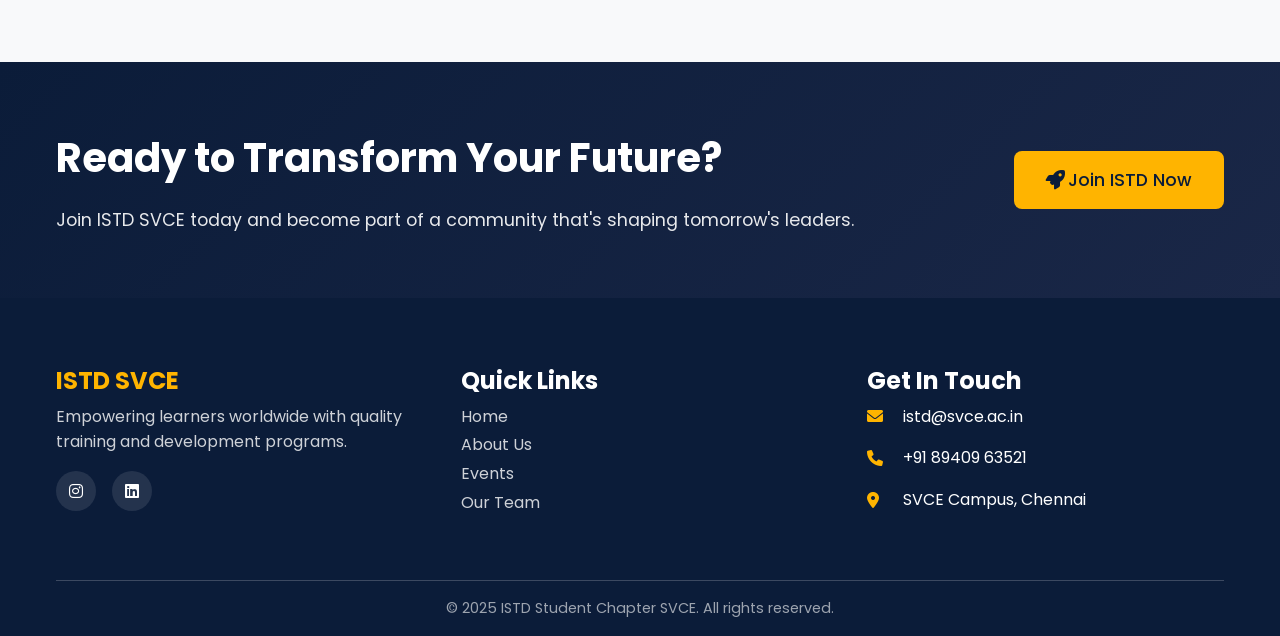
==== commit b74328fc: "events page completed" ====
--- a/index.html
+++ b/index.html
@@ -21,10 +21,10 @@
                 
                 <!-- Navigation Menu -->
                 <ul class="nav-menu">
-                    <li><a href="index.html" class="nav-link active">Home</a></li>
-                    <li><a href="about.html" class="nav-link">About</a></li>
-                    <li><a href="office-bearers.html" class="nav-link">Team</a></li>
-
+                    <li><a href="/index.html" class="nav-link active">Home</a></li>
+                    <li><a href="/about.html" class="nav-link">About</a></li>
+                    <li><a href="/events.html" class="nav-link">Events</a></li>
+                    <li><a href="/office-bearers.html" class="nav-link">Team</a></li>
                 </ul>
                 
                 <!-- Login/Register Button -->
@@ -181,6 +181,7 @@
                     <ul>
                         <li><a href="index.html">Home</a></li>
                         <li><a href="about.html">About Us</a></li>
+                        <li><a href="events.html">Events</a></li>
                         <li><a href="office-bearers.html">Our Team</a></li>
                     </ul>
                 </div>
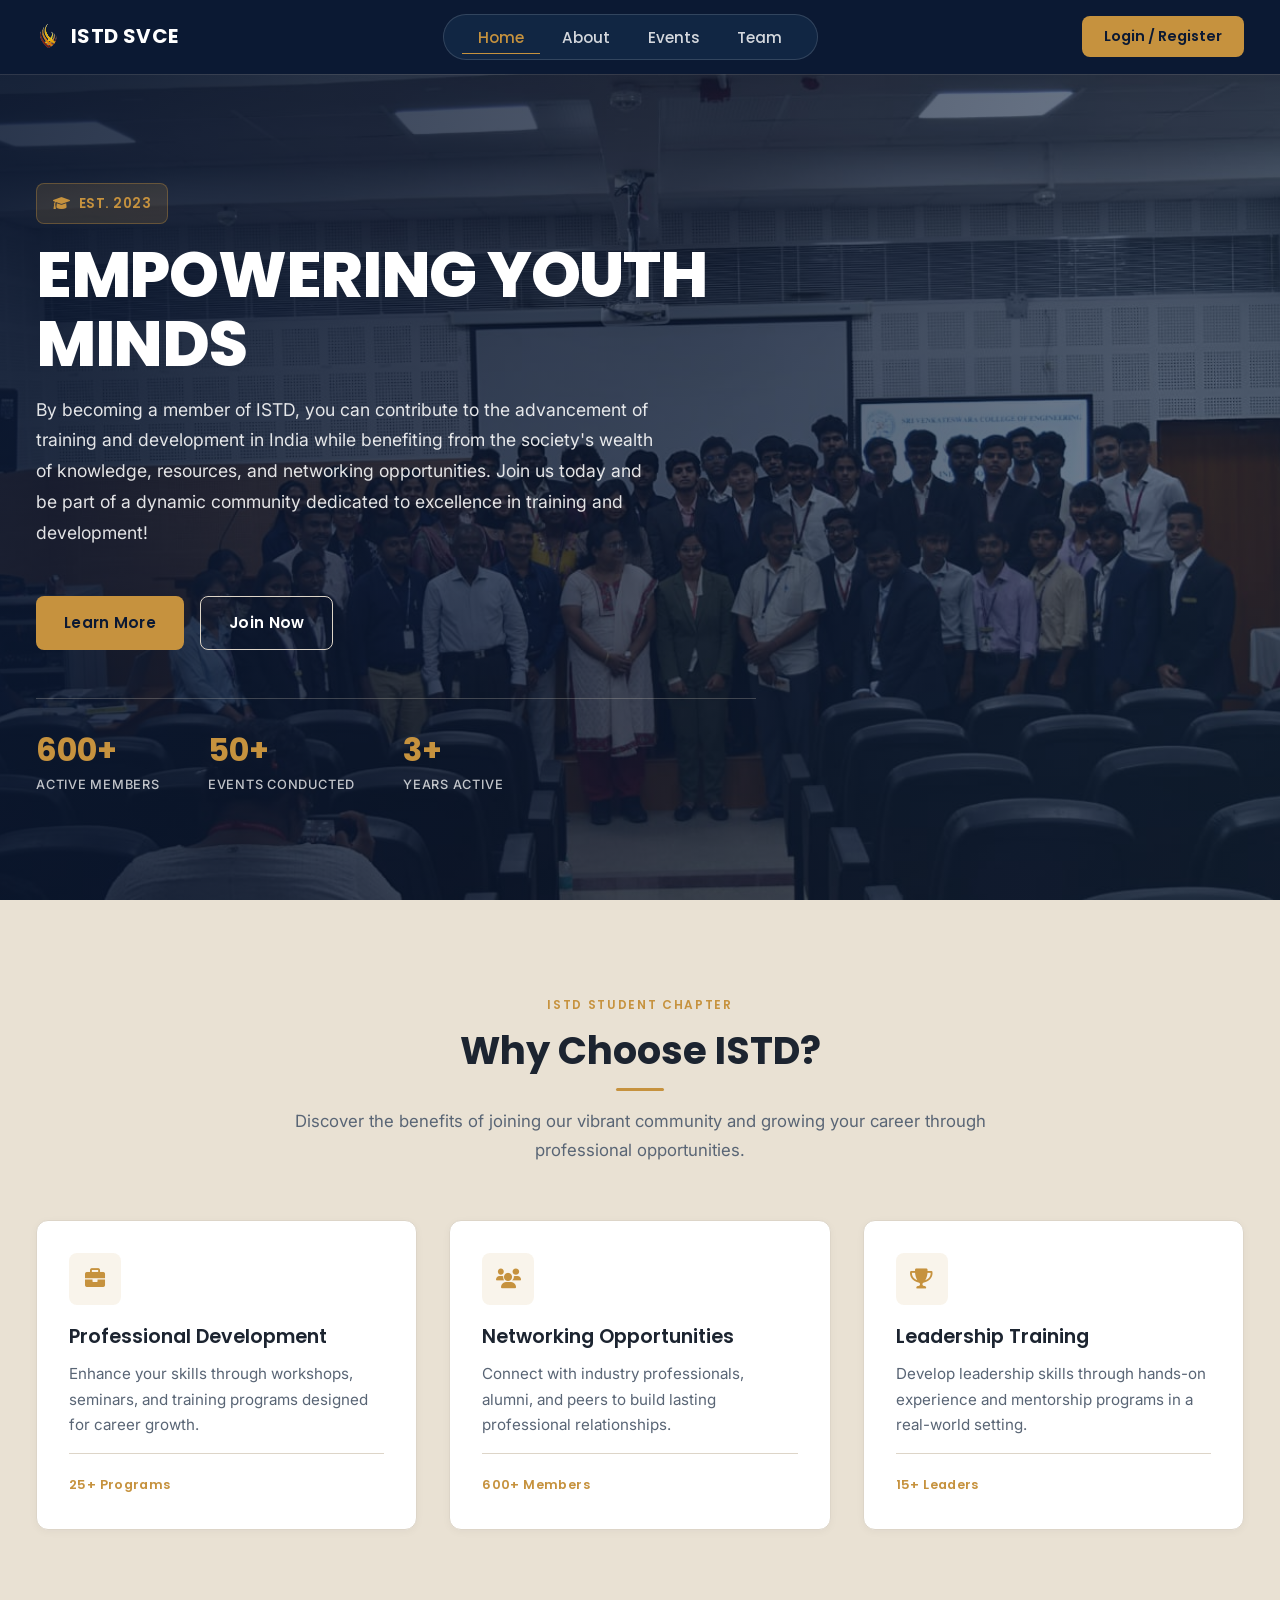
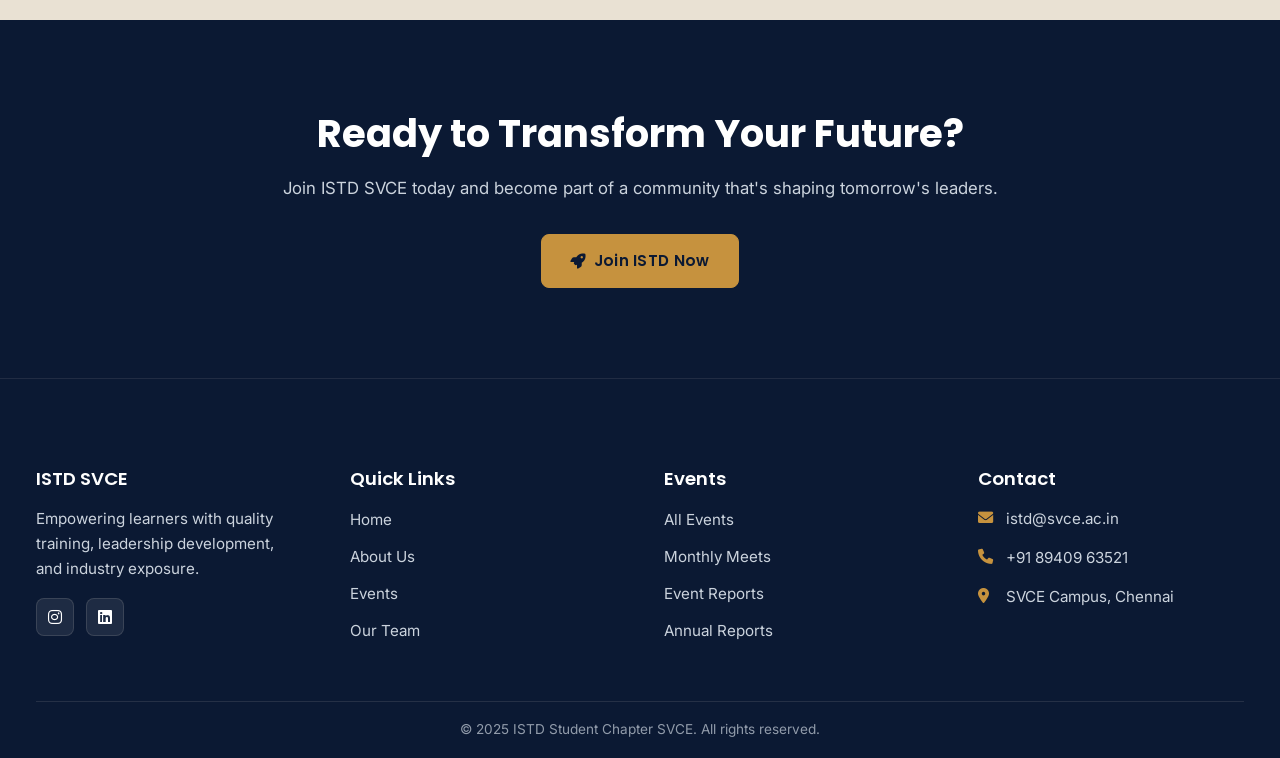
==== commit 14e8b6eb: "Publish complete ISTD website project" ====
--- a/index.html
+++ b/index.html
@@ -3,11 +3,10 @@
 <head>
     <meta charset="UTF-8">
     <meta name="viewport" content="width=device-width, initial-scale=1.0">
-    <title>ISTD STUDENT CHAPTER </title>
-    <link href="https://fonts.googleapis.com/css2?family=Poppins:wght@300;400;500;600;700&display=swap" rel="stylesheet">
+    <title>ISTD STUDENT CHAPTER</title>
     <link rel="stylesheet" href="https://cdnjs.cloudflare.com/ajax/libs/font-awesome/6.0.0/css/all.min.css">
-    <link rel="stylesheet" href="style.css">
-    <link rel="icon" href="favicon.jpeg">
+    <link rel="stylesheet" href="assets/css/style.css">
+    <link rel="icon" href="assets/images/favicon.jpeg">
 </head>
 <body>
     <!-- Header/Navigation -->
@@ -16,7 +15,7 @@
             <div class="nav-container">
                 <!-- Logo -->
                 <div class="logo">
-                    <h2><img src = "logo istd.png" width="30px">ISTD SVCE</h2>
+                    <h2><img src="assets/images/logo istd.png" alt="ISTD Logo">ISTD SVCE</h2>
                 </div>
                 
                 <!-- Navigation Menu -->
@@ -29,7 +28,7 @@
                 
                 <!-- Login/Register Button -->
                 <div class="nav-auth">
-                    <a href="https://docs.google.com/forms/d/e/1FAIpQLSdRsC36hTGEc2zp6ab-bjyHrwX-BSzjoa00LbCmTZGz6ORlgA/viewform?usp=sharing&ouid=100901410467440819661" target="_blank">
+                    <a href="https://docs.google.com/forms/d/e/1FAIpQLScLQasdYzA80VnhOAEFHTIybjhXHRBCYOCBLn8u8AofKQaRXw/viewform?usp=header" target="_blank">
                         <button class="auth-btn">Login / Register</button>
                     </a> 
                 </div>
@@ -46,6 +45,7 @@
 
     <!-- Hero Section -->
     <section class="hero">
+        <div class="hero-overlay"></div>
         <div class="hero-container">
             <div class="hero-content">
                 <div class="hero-text">
@@ -58,10 +58,8 @@
                     
                     <!-- CTA Buttons -->
                     <div class="hero-buttons">
-                        <a href="about.html"><button class="btn btn-primary">Learn More</button></a>
-                        <a href="https://docs.google.com/forms/d/e/1FAIpQLSdRsC36hTGEc2zp6ab-bjyHrwX-BSzjoa00LbCmTZGz6ORlgA/viewform?usp=sharing&ouid=100901410467440819661" target="_blank">
-                            <button class="btn btn-secondary">Join Now</button>
-                        </a>
+                        <a href="/about.html" class="btn btn-primary">Learn More</a>
+                        <a href="https://docs.google.com/forms/d/e/1FAIpQLScLQasdYzA80VnhOAEFHTIybjhXHRBCYOCBLn8u8AofKQaRXw/viewform?usp=header" target="_blank" class="btn btn-secondary">Join Now</a>
                     </div>
                     
                     <!-- Stats Preview -->
@@ -80,32 +78,21 @@
                         </div>
                     </div>
                 </div>
-                
-                <!-- Hero Image -->
-                <div class="hero-image">
-                    <div class="image-container">
-                        <img src="Img1.jpeg" alt="ISTD Students">
-                        <div class="image-overlay">
-                            <div class="play-button">
-                                <i class="fas fa-play"></i>
-                            </div>
-                        </div>
-                    </div>
-                </div>
             </div>
         </div>
     </section>
 
     <!-- Features Section -->
-    <section class="features">
+    <section class="features section-padding bg-light">
         <div class="container">
             <div class="section-header">
+                <span class="section-label">ISTD Student Chapter</span>
                 <h2>Why Choose ISTD?</h2>
-                <p>Discover the benefits of joining our vibrant community</p>
+                <p>Discover the benefits of joining our vibrant community and growing your career through professional opportunities.</p>
             </div>
             
             <div class="features-grid">
-                <div class="feature-card professional">
+                <div class="feature-card fade-up">
                     <div class="card-icon">
                         <i class="fas fa-briefcase"></i>
                     </div>
@@ -116,7 +103,7 @@
                     </div>
                 </div>
                 
-                <div class="feature-card networking">
+                <div class="feature-card fade-up">
                     <div class="card-icon">
                         <i class="fas fa-users"></i>
                     </div>
@@ -127,12 +114,12 @@
                     </div>
                 </div>
                 
-                <div class="feature-card leadership">
+                <div class="feature-card fade-up">
                     <div class="card-icon">
                         <i class="fas fa-trophy"></i>
                     </div>
                     <h3>Leadership Training</h3>
-                    <p>Develop leadership skills through hands-on experience and mentorship programs.</p>
+                    <p>Develop leadership skills through hands-on experience and mentorship programs in a real-world setting.</p>
                     <div class="card-footer">
                         <span class="feature-count">15+ Leaders</span>
                     </div>
@@ -150,11 +137,8 @@
                     <p>Join ISTD SVCE today and become part of a community that's shaping tomorrow's leaders.</p>
                 </div>
                 <div class="cta-actions">
-                    <a href="https://docs.google.com/forms/d/e/1FAIpQLSdRsC36hTGEc2zp6ab-bjyHrwX-BSzjoa00LbCmTZGz6ORlgA/viewform?usp=sharing&ouid=100901410467440819661" target="_blank">
-                        <button class="btn btn-primary btn-large">
-                            <i class="fas fa-rocket"></i>
-                            Join ISTD Now
-                        </button>
+                    <a href="https://docs.google.com/forms/d/e/1FAIpQLScLQasdYzA80VnhOAEFHTIybjhXHRBCYOCBLn8u8AofKQaRXw/viewform?usp=header" target="_blank" class="btn btn-secondary">
+                        <i class="fas fa-rocket"></i> Join ISTD Now
                     </a>
                 </div>
             </div>
@@ -168,27 +152,35 @@
                 <!-- Company Info -->
                 <div class="footer-section">
                     <h3>ISTD SVCE</h3>
-                    <p>Empowering learners worldwide with quality training and development programs.</p>
+                    <p>Empowering learners with quality training, leadership development, and industry exposure.</p>
                     <div class="social-icons">
-                        <a href="https://www.instagram.com/istd_svce/" target="_blank"><i class="fab fa-instagram"></i></a>
-                        <a href="https://www.linkedin.com/in/istd-student-chapter-svce-281b53378" target="_blank"><i class="fab fa-linkedin"></i></a>
-                    </div>
-                </div>
-                
-                <!-- Quick Links -->
+                        <a href="https://www.instagram.com/istd_svce/" target="_blank" aria-label="Instagram"><i class="fab fa-instagram"></i></a>
+                        <a href="https://www.linkedin.com/in/istd-student-chapter-svce-281b53378" target="_blank" aria-label="LinkedIn"><i class="fab fa-linkedin"></i></a>
+                    </div>
+                </div>
+                
                 <div class="footer-section">
                     <h4>Quick Links</h4>
                     <ul>
-                        <li><a href="index.html">Home</a></li>
-                        <li><a href="about.html">About Us</a></li>
-                        <li><a href="events.html">Events</a></li>
-                        <li><a href="office-bearers.html">Our Team</a></li>
+                        <li><a href="/">Home</a></li>
+                        <li><a href="/about.html">About Us</a></li>
+                        <li><a href="/events.html">Events</a></li>
+                        <li><a href="/office-bearers.html">Our Team</a></li>
                     </ul>
                 </div>
-                
-                <!-- Contact Info -->
-                <div class="footer-section">
-                    <h4>Get In Touch</h4>
+
+                <div class="footer-section">
+                    <h4>Events</h4>
+                    <ul>
+                        <li><a href="/events.html">All Events</a></li>
+                        <li><a href="/events.html">Monthly Meets</a></li>
+                        <li><a href="/events.html">Event Reports</a></li>
+                        <li><a href="/events.html">Annual Reports</a></li>
+                    </ul>
+                </div>
+                
+                <div class="footer-section">
+                    <h4>Contact</h4>
                     <div class="contact-item">
                         <i class="fas fa-envelope"></i>
                         <span>istd@svce.ac.in</span>
@@ -228,31 +220,25 @@
             navMenu.classList.remove('active');
         }));
         
-        // Smooth scrolling for anchor links
-        document.querySelectorAll('a[href^="#"]').forEach(anchor => {
-            anchor.addEventListener('click', function (e) {
-                e.preventDefault();
-                const target = document.querySelector(this.getAttribute('href'));
-                if (target) {
-                    target.scrollIntoView({
-                        behavior: 'smooth',
-                        block: 'start'
-                    });
-                }
-            });
-        });
-        
         // Header scroll effect
         window.addEventListener('scroll', () => {
             const header = document.querySelector('.header');
-            if (window.scrollY > 100) {
+            if (window.scrollY > 50) {
                 header.classList.add('scrolled');
             } else {
                 header.classList.remove('scrolled');
             }
         });
+        // Scroll fade-up animation
+        const fadeEls = document.querySelectorAll('.fade-up');
+        const observer = new IntersectionObserver((entries) => {
+            entries.forEach(entry => {
+                if (entry.isIntersecting) {
+                    entry.target.classList.add('visible');
+                }
+            });
+        }, { threshold: 0.15 });
+        fadeEls.forEach(el => observer.observe(el));
     </script>
 </body>
-</html>
-
-    +</html>
--- a/assets/css/style.css
+++ b/assets/css/style.css
@@ -0,0 +1,1819 @@
+@import url('https://fonts.googleapis.com/css2?family=Inter:wght@400;500;600&family=Poppins:wght@500;600;700;800&display=swap');
+
+/* ===== CSS RESET & BASE STYLES ===== */
+* {
+    margin: 0;
+    padding: 0;
+    box-sizing: border-box;
+}
+
+html {
+    scroll-behavior: smooth;
+}
+
+:root {
+    /* Primary Design System */
+    --navy: #0B1933;
+    --navy-secondary: #142B4A;
+    --gold: #C6923E;
+    --gold-hover: #D6A64F;
+    --ivory: #F7F4EE;
+    --beige: #E9E1D3;
+    --white: #FFFFFF;
+    --text-primary: #1C2430;
+    --text-secondary: #596575;
+    --border: #DDD5C8;
+    --footer-text: #CBD3DD;
+
+    /* Legacy aliases (keeps inline styles compatible) */
+    --color-truffle: var(--gold);
+    --color-truffle-dark: var(--gold-hover);
+    --color-beige: var(--beige);
+    --color-cream: var(--ivory);
+    --color-cream-light: var(--ivory);
+    --color-dark: var(--text-primary);
+    --color-brown: var(--navy);
+    --color-white: var(--white);
+
+    /* Typography */
+    --font-heading: 'Poppins', sans-serif;
+    --font-body: 'Inter', system-ui, -apple-system, BlinkMacSystemFont, 'Segoe UI', sans-serif;
+
+    /* Spacing */
+    --spacing-xs: 0.5rem;
+    --spacing-sm: 1rem;
+    --spacing-md: 2rem;
+    --spacing-lg: 3rem;
+    --spacing-xl: 5.5rem;
+
+    /* Border Radius & Shadows */
+    --radius-sm: 8px;
+    --radius-md: 12px;
+    --radius-lg: 16px;
+
+    --shadow-light: 0 2px 8px rgba(11, 25, 51, 0.04);
+    --shadow-medium: 0 8px 24px rgba(11, 25, 51, 0.08);
+    --shadow-heavy: 0 16px 40px rgba(11, 25, 51, 0.1);
+
+    /* Transitions */
+    --transition-fast: 0.2s ease;
+    --transition-medium: 0.3s ease;
+}
+
+body {
+    font-family: var(--font-body);
+    font-weight: 400;
+    line-height: 1.7;
+    color: var(--text-secondary);
+    background-color: var(--ivory);
+    -webkit-font-smoothing: antialiased;
+}
+
+h1, h2, h3, h4, h5, h6 {
+    font-family: var(--font-heading);
+    color: var(--text-primary);
+    line-height: 1.25;
+}
+
+/* ===== UTILITY CLASSES ===== */
+.container {
+    max-width: 1240px;
+    margin: 0 auto;
+    padding: 0 var(--spacing-sm);
+}
+
+.btn {
+    display: inline-flex;
+    align-items: center;
+    justify-content: center;
+    gap: 0.5rem;
+    padding: 13px 28px;
+    border: none;
+    border-radius: var(--radius-sm);
+    font-size: 0.95rem;
+    font-weight: 600;
+    font-family: var(--font-heading);
+    text-decoration: none;
+    cursor: pointer;
+    transition: all var(--transition-medium);
+    letter-spacing: 0.02em;
+}
+
+.btn-primary {
+    background-color: var(--gold);
+    color: var(--navy);
+}
+
+.btn-primary:hover {
+    background-color: var(--gold-hover);
+    transform: translateY(-2px);
+    box-shadow: var(--shadow-medium);
+}
+
+.btn-secondary {
+    background-color: transparent;
+    color: var(--white);
+    border: 1px solid var(--border);
+}
+
+.btn-secondary:hover {
+    background-color: rgba(247, 244, 238, 0.12);
+    border-color: var(--gold);
+    color: var(--white);
+    transform: translateY(-2px);
+}
+
+.btn-outline-dark {
+    background-color: transparent;
+    color: var(--navy);
+    border: 1px solid var(--border);
+}
+
+.btn-outline-dark:hover {
+    background-color: var(--navy);
+    color: var(--white);
+    border-color: var(--navy);
+    transform: translateY(-2px);
+}
+
+/* ===== HEADER & NAVIGATION ===== */
+.header {
+    background-color: var(--navy);
+    box-shadow: 0 1px 0 rgba(221, 213, 200, 0.12);
+    position: fixed;
+    top: 0;
+    left: 0;
+    right: 0;
+    z-index: 1000;
+    transition: all var(--transition-medium);
+}
+
+.header.scrolled {
+    background-color: rgba(11, 25, 51, 0.98);
+    backdrop-filter: blur(8px);
+    box-shadow: 0 4px 20px rgba(11, 25, 51, 0.15);
+}
+
+.navbar {
+    padding: 0.85rem 0;
+}
+
+.nav-container {
+    max-width: 1240px;
+    margin: 0 auto;
+    padding: 0 var(--spacing-sm);
+    display: flex;
+    justify-content: space-between;
+    align-items: center;
+}
+
+.logo h2 {
+    display: flex;
+    align-items: center;
+    gap: 10px;
+    color: var(--white);
+    font-weight: 700;
+    font-size: 1.25rem;
+    margin: 0;
+    letter-spacing: 0.02em;
+}
+
+.logo img {
+    height: 34px;
+    width: auto;
+}
+
+.nav-menu {
+    display: flex;
+    list-style: none;
+    gap: 0.35rem;
+    margin: 0;
+    padding: 0.55rem 1.15rem;
+    border: 1px solid rgba(255, 255, 255, 0.14);
+    border-radius: 999px;
+    background-color: rgba(20, 43, 74, 0.72);
+}
+
+.nav-link {
+    text-decoration: none;
+    color: rgba(255, 255, 255, 0.82);
+    font-weight: 500;
+    font-family: var(--font-heading);
+    font-size: 0.95rem;
+    position: relative;
+    padding: 0.3rem 1rem;
+    transition: color var(--transition-medium);
+}
+
+.nav-link:hover {
+    color: var(--white);
+}
+
+.nav-link.active {
+    color: var(--gold);
+}
+
+.nav-link::after {
+    content: '';
+    position: absolute;
+    bottom: -2px;
+    left: 0;
+    width: 0;
+    height: 1px;
+    background-color: #C6923E;
+    transition: width var(--transition-medium);
+}
+
+.nav-link:hover::after,
+.nav-link.active::after {
+    width: 100%;
+}
+
+.auth-btn {
+    background-color: var(--gold);
+    color: var(--navy);
+    border: none;
+    padding: 10px 22px;
+    border-radius: var(--radius-sm);
+    font-weight: 600;
+    font-family: var(--font-heading);
+    font-size: 0.9rem;
+    cursor: pointer;
+    transition: all var(--transition-medium);
+}
+
+.auth-btn:hover {
+    background-color: var(--gold-hover);
+    transform: translateY(-2px);
+    box-shadow: var(--shadow-medium);
+}
+
+.hamburger {
+    display: none;
+    flex-direction: column;
+    cursor: pointer;
+}
+
+.hamburger span {
+    width: 24px;
+    height: 2px;
+    background-color: var(--white);
+    margin: 4px 0;
+    transition: var(--transition-fast);
+}
+
+/* ===== HERO SECTION ===== */
+.hero {
+    position: relative;
+    min-height: 100vh;
+    display: flex;
+    align-items: center;
+    background-image: url('../images/Img1.jpeg');
+    background-size: cover;
+    background-position: center;
+    background-repeat: no-repeat;
+    padding-top: 80px;
+}
+
+.hero-overlay {
+    position: absolute;
+    top: 0;
+    left: 0;
+    right: 0;
+    bottom: 0;
+    background: linear-gradient(
+        105deg,
+        rgba(11, 25, 51, 0.88) 0%,
+        rgba(11, 25, 51, 0.72) 45%,
+        rgba(20, 43, 74, 0.55) 100%
+    );
+    z-index: 1;
+}
+
+.hero-container {
+    position: relative;
+    z-index: 2;
+    width: 100%;
+    max-width: 1240px;
+    margin: 0 auto;
+    padding: 0 var(--spacing-sm);
+}
+
+.hero-content {
+    max-width: 720px;
+    color: var(--white);
+    animation: fadeUp 0.8s ease forwards;
+}
+
+.hero-badge {
+    display: inline-flex;
+    align-items: center;
+    gap: 8px;
+    background-color: rgba(198, 146, 62, 0.15);
+    color: var(--gold);
+    padding: 8px 16px;
+    border-radius: var(--radius-sm);
+    font-size: 0.85rem;
+    font-weight: 600;
+    font-family: var(--font-heading);
+    margin-bottom: var(--spacing-sm);
+    border: 1px solid rgba(198, 146, 62, 0.35);
+    letter-spacing: 0.04em;
+    text-transform: uppercase;
+}
+
+.hero-text h1 {
+    font-size: clamp(2.4rem, 5vw, 4rem);
+    font-weight: 800;
+    color: var(--white);
+    line-height: 1.08;
+    margin-bottom: var(--spacing-sm);
+    letter-spacing: -0.02em;
+}
+
+.hero-text p {
+    font-size: 1.1rem;
+    color: rgba(255, 255, 255, 0.88);
+    margin-bottom: var(--spacing-lg);
+    line-height: 1.75;
+    font-weight: 400;
+    max-width: 620px;
+}
+
+.hero-buttons {
+    display: flex;
+    gap: var(--spacing-sm);
+    margin-bottom: var(--spacing-lg);
+    flex-wrap: wrap;
+}
+
+.hero-stats {
+    display: flex;
+    gap: var(--spacing-lg);
+    margin-top: var(--spacing-md);
+    border-top: 1px solid rgba(221, 213, 200, 0.25);
+    padding-top: var(--spacing-md);
+    flex-wrap: wrap;
+}
+
+.stat-preview {
+    text-align: left;
+}
+
+.stat-number {
+    display: block;
+    font-size: 2rem;
+    font-weight: 700;
+    font-family: var(--font-heading);
+    color: var(--gold);
+    line-height: 1.2;
+}
+
+.stat-label {
+    font-size: 0.8rem;
+    color: rgba(255, 255, 255, 0.75);
+    font-weight: 500;
+    font-family: var(--font-body);
+    text-transform: uppercase;
+    letter-spacing: 0.06em;
+}
+
+.hero-image {
+    display: none;
+}
+
+/* ===== SECTIONS ===== */
+.section-padding {
+    padding: 90px 0;
+}
+
+.bg-cream {
+    background-color: var(--ivory);
+}
+
+.bg-light {
+    background-color: var(--beige);
+}
+
+.section-header {
+    text-align: center;
+    margin-bottom: 3.5rem;
+    max-width: 720px;
+    margin-left: auto;
+    margin-right: auto;
+}
+
+.section-label {
+    display: inline-block;
+    font-family: var(--font-heading);
+    font-size: 0.75rem;
+    font-weight: 600;
+    letter-spacing: 0.14em;
+    text-transform: uppercase;
+    color: var(--gold);
+    margin-bottom: 0.75rem;
+}
+
+.section-header h2 {
+    font-size: clamp(1.8rem, 3vw, 2.5rem);
+    font-weight: 700;
+    margin-bottom: var(--spacing-sm);
+    color: var(--text-primary);
+    position: relative;
+    padding-bottom: 1rem;
+}
+
+.section-header h2::after {
+    content: '';
+    position: absolute;
+    bottom: 0;
+    left: 50%;
+    transform: translateX(-50%);
+    width: 48px;
+    height: 3px;
+    background-color: var(--gold);
+    border-radius: 2px;
+}
+
+.section-header p {
+    font-size: 1.05rem;
+    color: var(--text-secondary);
+    line-height: 1.7;
+    margin-top: 0.5rem;
+}
+
+/* ===== FEATURE CARDS ===== */
+.features-grid {
+    display: grid;
+    grid-template-columns: repeat(auto-fit, minmax(300px, 1fr));
+    gap: var(--spacing-md);
+}
+
+.feature-card {
+    background-color: var(--white);
+    padding: 2rem;
+    border-radius: var(--radius-md);
+    text-align: left;
+    border: 1px solid var(--border);
+    transition: all var(--transition-medium);
+    box-shadow: var(--shadow-light);
+}
+
+.feature-card:hover {
+    transform: translateY(-4px);
+    box-shadow: var(--shadow-medium);
+    border-color: rgba(198, 146, 62, 0.4);
+}
+
+.card-icon {
+    width: 52px;
+    height: 52px;
+    border-radius: var(--radius-sm);
+    margin-bottom: 1.25rem;
+    display: flex;
+    align-items: center;
+    justify-content: center;
+    background-color: rgba(198, 146, 62, 0.1);
+    color: var(--gold);
+    font-size: 1.25rem;
+    transition: all var(--transition-medium);
+}
+
+.feature-card h3 {
+    font-size: 1.2rem;
+    font-weight: 600;
+    margin-bottom: 0.75rem;
+    color: var(--text-primary);
+}
+
+.feature-card p {
+    color: var(--text-secondary);
+    margin-bottom: var(--spacing-sm);
+    font-size: 0.95rem;
+    line-height: 1.65;
+}
+
+.card-footer {
+    padding-top: var(--spacing-sm);
+    border-top: 1px solid var(--border);
+}
+
+.feature-count {
+    font-size: 0.8rem;
+    font-weight: 600;
+    font-family: var(--font-heading);
+    color: var(--gold);
+    letter-spacing: 0.03em;
+}
+
+/* Achievement stat cards (About page) */
+.achievement-card {
+    text-align: center;
+}
+
+.achievement-card .card-icon {
+    margin: 0 auto 1rem;
+}
+
+.achievement-number {
+    font-size: 2rem !important;
+    font-weight: 700 !important;
+    color: var(--navy) !important;
+    margin-bottom: 0.35rem !important;
+}
+
+.achievement-label {
+    font-weight: 600;
+    text-transform: uppercase;
+    font-size: 0.8rem;
+    letter-spacing: 0.06em;
+    color: var(--text-secondary);
+}
+
+/* ===== CTA SECTION ===== */
+.cta-section {
+    background-color: var(--navy);
+    padding: 90px 0;
+    color: var(--white);
+    text-align: center;
+}
+
+.cta-content {
+    max-width: 760px;
+    margin: 0 auto;
+}
+
+.cta-text h2 {
+    font-size: clamp(1.8rem, 3vw, 2.4rem);
+    color: var(--white);
+    margin-bottom: var(--spacing-sm);
+    font-weight: 700;
+}
+
+.cta-text p {
+    font-size: 1.05rem;
+    color: var(--footer-text);
+    margin-bottom: var(--spacing-md);
+    line-height: 1.7;
+}
+
+/* ===== FOOTER ===== */
+.footer {
+    background-color: var(--navy);
+    color: var(--footer-text);
+    padding: var(--spacing-xl) 0 var(--spacing-sm);
+    border-top: 1px solid rgba(221, 213, 200, 0.1);
+}
+
+.footer-container {
+    max-width: 1240px;
+    margin: 0 auto;
+    padding: 0 var(--spacing-sm);
+}
+
+.footer-content {
+    display: grid;
+    grid-template-columns: repeat(auto-fit, minmax(250px, 1fr));
+    gap: var(--spacing-lg);
+    margin-bottom: var(--spacing-lg);
+}
+
+.footer-section h3,
+.footer-section h4 {
+    color: var(--white);
+    font-size: 1.15rem;
+    margin-bottom: var(--spacing-sm);
+    font-weight: 600;
+}
+
+.footer-section p {
+    color: var(--footer-text);
+    margin-bottom: var(--spacing-sm);
+    font-size: 0.95rem;
+    line-height: 1.65;
+}
+
+.social-icons {
+    display: flex;
+    gap: 0.75rem;
+}
+
+.social-icons a {
+    width: 38px;
+    height: 38px;
+    background-color: rgba(255, 255, 255, 0.08);
+    color: var(--white);
+    border-radius: var(--radius-sm);
+    display: flex;
+    align-items: center;
+    justify-content: center;
+    text-decoration: none;
+    transition: all var(--transition-medium);
+    border: 1px solid rgba(221, 213, 200, 0.15);
+}
+
+.social-icons a:hover {
+    background-color: var(--gold);
+    color: var(--navy);
+    transform: translateY(-2px);
+}
+
+.footer-section ul {
+    list-style: none;
+}
+
+.footer-section ul li {
+    margin-bottom: 0.6rem;
+}
+
+.footer-section ul li a {
+    color: var(--footer-text);
+    text-decoration: none;
+    transition: color var(--transition-fast);
+    font-size: 0.95rem;
+}
+
+.footer-section ul li a:hover {
+    color: var(--gold);
+}
+
+.contact-item {
+    display: flex;
+    align-items: flex-start;
+    gap: 12px;
+    margin-bottom: 0.8rem;
+    color: var(--footer-text);
+    font-size: 0.95rem;
+}
+
+.contact-item i {
+    color: var(--gold);
+    margin-top: 4px;
+    width: 16px;
+}
+
+.footer-bottom {
+    border-top: 1px solid rgba(221, 213, 200, 0.12);
+    padding-top: var(--spacing-sm);
+    text-align: center;
+    color: rgba(203, 211, 221, 0.7);
+    font-size: 0.85rem;
+}
+
+/* ===== TEAM PAGE ===== */
+.team-page {
+    padding-top: 100px;
+    background-color: var(--ivory);
+}
+
+.team-carousel {
+    padding: var(--spacing-lg) 0;
+}
+
+.carousel-header {
+    text-align: center;
+    margin-bottom: var(--spacing-md);
+}
+
+.carousel-header h2 {
+    font-size: 2rem;
+    color: var(--text-primary);
+}
+
+.carousel-subtitle {
+    color: var(--text-secondary);
+}
+
+.team-filters {
+    display: flex;
+    flex-wrap: wrap;
+    justify-content: center;
+    gap: 10px;
+    margin-bottom: var(--spacing-lg);
+}
+
+.filter-btn {
+    padding: 9px 22px;
+    border: 1px solid var(--border);
+    background-color: var(--beige);
+    color: var(--text-primary);
+    border-radius: var(--radius-sm);
+    font-family: var(--font-heading);
+    font-weight: 500;
+    font-size: 0.875rem;
+    cursor: pointer;
+    transition: all var(--transition-fast);
+}
+
+.filter-btn:hover {
+    border-color: var(--gold);
+    color: var(--navy);
+}
+
+.filter-btn.active {
+    background-color: var(--gold);
+    color: var(--navy);
+    border-color: var(--gold);
+}
+
+.year-btn {
+    padding: 10px 28px;
+    border: 1px solid var(--border);
+    background-color: var(--beige);
+    color: var(--text-primary);
+    border-radius: var(--radius-sm);
+    font-family: var(--font-heading);
+    font-weight: 600;
+    font-size: 0.95rem;
+    cursor: pointer;
+    transition: all var(--transition-fast);
+}
+
+.year-btn:hover {
+    border-color: var(--gold);
+    color: var(--navy);
+}
+
+.year-btn.active {
+    background-color: #C6923E;
+    color: #0B1933;
+    border-color: #C6923E;
+    box-shadow: 0 0 0 1px rgba(198, 146, 62, 0.18);
+}
+
+.team-grid {
+    display: grid;
+    grid-template-columns: repeat(auto-fill, minmax(240px, 1fr));
+    gap: var(--spacing-md);
+}
+
+.team-member {
+    background-color: var(--white);
+    border: 1px solid var(--border);
+    border-radius: var(--radius-md);
+    padding: 1.75rem 1.25rem;
+    text-align: center;
+    transition: all var(--transition-medium);
+    position: relative;
+    overflow: hidden;
+    box-shadow: var(--shadow-light);
+}
+
+.team-member::before {
+    content: '';
+    position: absolute;
+    top: 0;
+    left: 0;
+    width: 100%;
+    height: 3px;
+    background-color: var(--gold);
+    transform: scaleX(0);
+    transition: transform var(--transition-medium);
+    transform-origin: center;
+}
+
+.team-member:hover {
+    transform: translateY(-4px);
+    box-shadow: var(--shadow-medium);
+    border-color: rgba(198, 146, 62, 0.35);
+}
+
+.team-member:hover::before {
+    transform: scaleX(1);
+}
+
+.member-photo {
+    width: 110px;
+    height: 110px;
+    margin: 0 auto 1rem;
+    border-radius: 50%;
+    overflow: hidden;
+    border: 3px solid var(--beige);
+    box-shadow: var(--shadow-light);
+    position: relative;
+}
+
+.member-photo img {
+    width: 100%;
+    height: 100%;
+    object-fit: cover;
+    transition: transform var(--transition-medium);
+}
+
+.team-member:hover .member-photo img {
+    transform: scale(1.04);
+}
+
+.social-overlay {
+    position: absolute;
+    top: 0;
+    left: 0;
+    width: 100%;
+    height: 100%;
+    background: rgba(11, 25, 51, 0.75);
+    display: flex;
+    align-items: center;
+    justify-content: center;
+    opacity: 0;
+    transition: opacity var(--transition-medium);
+}
+
+.team-member:hover .social-overlay {
+    opacity: 1;
+}
+
+.social-overlay .social-links {
+    display: flex;
+    gap: 10px;
+}
+
+.social-overlay a {
+    color: var(--white);
+    font-size: 1.1rem;
+    transition: transform var(--transition-fast);
+}
+
+.social-overlay a:hover {
+    color: var(--gold);
+    transform: scale(1.15);
+}
+
+.member-info h3 {
+    font-size: 1.1rem;
+    font-weight: 600;
+    margin-bottom: 4px;
+    color: var(--text-primary);
+}
+
+.position {
+    font-weight: 600;
+    font-family: var(--font-heading);
+    color: var(--gold);
+    font-size: 0.875rem;
+    margin-bottom: 8px;
+}
+
+.member-details {
+    display: flex;
+    justify-content: center;
+    gap: 6px;
+    margin-bottom: 12px;
+    flex-wrap: wrap;
+}
+
+.dept-badge,
+.year-badge {
+    background-color: var(--ivory);
+    border: 1px solid var(--border);
+    color: var(--text-secondary);
+    font-size: 0.7rem;
+    padding: 3px 10px;
+    border-radius: 20px;
+    font-weight: 500;
+    font-family: var(--font-body);
+}
+
+.description {
+    font-size: 0.85rem;
+    color: var(--text-secondary);
+    line-height: 1.55;
+    margin-bottom: var(--spacing-sm);
+}
+
+.view-profile {
+    display: inline-block;
+    color: var(--navy);
+    font-size: 0.78rem;
+    font-weight: 600;
+    font-family: var(--font-heading);
+    text-decoration: none;
+    text-transform: uppercase;
+    letter-spacing: 0.06em;
+    transition: color var(--transition-fast);
+}
+
+.view-profile i {
+    margin-left: 4px;
+    transition: transform var(--transition-fast);
+}
+
+.team-member:hover .view-profile {
+    color: var(--gold);
+}
+
+.team-member:hover .view-profile i {
+    transform: translateX(3px);
+}
+
+/* ===== EVENTS PAGE ===== */
+.page-hero {
+    background: linear-gradient(135deg, var(--navy) 0%, var(--navy-secondary) 100%);
+    color: var(--white);
+    padding: 140px 0 70px;
+    text-align: center;
+}
+
+.page-hero h1 {
+    color: var(--white);
+    font-size: clamp(2rem, 4vw, 3rem);
+    font-weight: 700;
+    margin-bottom: var(--spacing-xs);
+}
+
+.page-hero p {
+    font-size: 1.05rem;
+    color: var(--footer-text);
+    max-width: 600px;
+    margin: 0 auto;
+    line-height: 1.65;
+}
+
+.events-section {
+    padding: 90px 0;
+    background-color: var(--ivory);
+}
+
+.event-filter-container {
+    text-align: center;
+    margin-bottom: var(--spacing-xl);
+}
+
+.event-filter-container select {
+    padding: 10px 20px;
+    border-radius: var(--radius-sm);
+    border: 1px solid var(--border);
+    font-family: var(--font-body);
+    font-size: 0.95rem;
+    color: var(--text-primary);
+    background-color: var(--white);
+    outline: none;
+    cursor: pointer;
+}
+
+.events-grid {
+    display: grid;
+    grid-template-columns: repeat(auto-fill, minmax(320px, 1fr));
+    gap: var(--spacing-md);
+}
+
+.event-card {
+    background-color: var(--white);
+    border: 1px solid var(--border);
+    border-radius: var(--radius-md);
+    overflow: hidden;
+    transition: all var(--transition-medium);
+    display: flex;
+    flex-direction: column;
+    cursor: pointer;
+    box-shadow: var(--shadow-light);
+}
+
+.event-card:hover {
+    transform: translateY(-4px);
+    box-shadow: var(--shadow-medium);
+    border-color: rgba(198, 146, 62, 0.35);
+}
+
+.event-image {
+    width: 100%;
+    height: 200px;
+    overflow: hidden;
+    position: relative;
+    background-color: var(--beige);
+    display: flex;
+    align-items: center;
+    justify-content: center;
+}
+
+.event-image i {
+    font-size: 3rem;
+    color: var(--gold);
+}
+
+.event-image img {
+    width: 100%;
+    height: 100%;
+    object-fit: cover;
+    transition: transform var(--transition-medium);
+}
+
+.event-card:hover .event-image img {
+    transform: scale(1.03);
+}
+
+.event-icon-panel {
+    background-color: var(--beige);
+}
+
+.event-icon-panel--light {
+    background-color: var(--ivory);
+}
+
+.event-icon-panel--navy {
+    background-color: var(--navy-secondary);
+}
+
+.event-icon-panel--navy i {
+    color: var(--gold);
+}
+
+.event-category-badge {
+    position: absolute;
+    top: 15px;
+    right: 15px;
+    background-color: var(--gold);
+    color: var(--navy);
+    padding: 5px 12px;
+    border-radius: var(--radius-sm);
+    font-size: 0.72rem;
+    font-weight: 600;
+    font-family: var(--font-heading);
+    z-index: 2;
+    letter-spacing: 0.03em;
+}
+
+.event-content {
+    padding: 1.5rem;
+    flex: 1;
+    display: flex;
+    flex-direction: column;
+}
+
+.event-date {
+    font-size: 0.82rem;
+    color: var(--gold);
+    font-weight: 600;
+    font-family: var(--font-heading);
+    margin-bottom: 8px;
+    display: flex;
+    align-items: center;
+    gap: 6px;
+}
+
+.event-content h3,
+.event-title {
+    font-size: 1.2rem;
+    font-weight: 600;
+    margin-bottom: 10px;
+    color: var(--text-primary);
+}
+
+.event-content p,
+.event-description {
+    font-size: 0.92rem;
+    color: var(--text-secondary);
+    margin-bottom: 15px;
+    flex: 1;
+    line-height: 1.6;
+}
+
+.event-footer {
+    padding-top: 15px;
+    border-top: 1px solid var(--border);
+}
+
+.event-footer .btn {
+    width: 100%;
+    padding: 11px;
+    font-size: 0.875rem;
+}
+
+/* ===== ABOUT PAGE ===== */
+.about-layout {
+    display: flex;
+    flex-direction: column;
+    gap: var(--spacing-xl);
+}
+
+.about-image {
+    width: 100%;
+    display: flex;
+    justify-content: center;
+    padding: 0 var(--spacing-md);
+}
+
+.about-image img {
+    width: 100%;
+    max-width: 1100px;
+    height: auto;
+    object-fit: contain;
+    object-position: center;
+    border-radius: var(--radius-lg);
+    box-shadow: var(--shadow-medium);
+    border: 1px solid var(--border);
+    display: block;
+}
+
+.about-text {
+    max-width: 900px;
+    margin: 0 auto;
+    width: 100%;
+}
+
+.about-text h2 {
+    font-size: clamp(1.8rem, 3vw, 2.5rem);
+    margin-bottom: var(--spacing-sm);
+    font-weight: 700;
+}
+
+.about-text p {
+    font-size: 1rem;
+    margin-bottom: 1rem;
+    color: var(--text-secondary);
+    line-height: 1.75;
+}
+
+.stats-grid {
+    display: grid;
+    grid-template-columns: repeat(2, 1fr);
+    gap: var(--spacing-md);
+    margin-top: var(--spacing-lg);
+}
+
+@media (min-width: 768px) {
+    .stats-grid {
+        grid-template-columns: repeat(4, 1fr);
+    }
+}
+
+.stat-box {
+    text-align: left;
+    border-left: 3px solid var(--gold);
+    padding-left: 15px;
+}
+
+.stat-box h3 {
+    font-size: 2rem;
+    color: var(--navy);
+    margin-bottom: 0;
+    font-weight: 700;
+}
+
+.stat-box p {
+    font-size: 0.82rem;
+    text-transform: uppercase;
+    font-weight: 600;
+    letter-spacing: 0.06em;
+    margin: 0;
+    color: var(--text-secondary);
+}
+
+.mission-section {
+    background-color: var(--beige);
+    padding: 90px 0;
+}
+
+.mission-box {
+    background: var(--white);
+    padding: 2.5rem;
+    border-radius: var(--radius-md);
+    text-align: center;
+    box-shadow: var(--shadow-light);
+    border: 1px solid var(--border);
+    border-top: 3px solid var(--gold);
+    max-width: 800px;
+    margin: 0 auto;
+}
+
+.mission-box h3 {
+    font-size: 1.75rem;
+    margin-bottom: var(--spacing-md);
+    color: var(--text-primary);
+}
+
+.mission-box p {
+    font-size: 1.05rem;
+    font-style: italic;
+    color: var(--text-secondary);
+    line-height: 1.75;
+}
+
+.mission-box .quote-icon {
+    font-size: 2rem;
+    color: var(--gold);
+    margin-bottom: 1.25rem;
+    opacity: 0.7;
+}
+
+.mission-attribution {
+    margin-top: 1.25rem;
+    font-weight: 600;
+    font-family: var(--font-heading);
+    color: var(--gold);
+}
+
+.values-grid {
+    display: grid;
+    grid-template-columns: repeat(auto-fit, minmax(220px, 1fr));
+    gap: var(--spacing-md);
+}
+
+.value-card {
+    background: var(--white);
+    padding: 2rem 1.5rem;
+    text-align: center;
+    border-radius: var(--radius-md);
+    border: 1px solid var(--border);
+    transition: all var(--transition-medium);
+    box-shadow: var(--shadow-light);
+}
+
+.value-card:hover {
+    transform: translateY(-4px);
+    border-color: rgba(198, 146, 62, 0.35);
+    box-shadow: var(--shadow-medium);
+}
+
+.value-icon {
+    font-size: 1.75rem;
+    color: var(--gold);
+    margin-bottom: 15px;
+}
+
+.value-card h3 {
+    font-size: 1.15rem;
+    font-weight: 600;
+    margin-bottom: 10px;
+    color: var(--text-primary);
+}
+
+.value-card p {
+    font-size: 0.92rem;
+    color: var(--text-secondary);
+    line-height: 1.6;
+}
+
+/* ===== MODAL STYLES ===== */
+.modal {
+    display: none;
+    position: fixed;
+    z-index: 1000;
+    left: 0;
+    top: 0;
+    width: 100%;
+    height: 100%;
+    background-color: rgba(11, 25, 51, 0.75);
+    animation: fadeIn 0.3s ease-in-out;
+}
+
+.modal.active {
+    display: flex;
+    align-items: center;
+    justify-content: center;
+}
+
+.modal-content {
+    background: var(--white);
+    padding: 2rem;
+    border-radius: var(--radius-lg);
+    max-width: 700px;
+    width: 90%;
+    max-height: 80vh;
+    overflow-y: auto;
+    position: relative;
+    animation: slideUp 0.3s ease-in-out;
+    border: 1px solid var(--border);
+}
+
+.modal-close {
+    position: absolute;
+    top: 1rem;
+    right: 1rem;
+    background: var(--navy);
+    color: var(--white);
+    border: none;
+    width: 36px;
+    height: 36px;
+    border-radius: var(--radius-sm);
+    cursor: pointer;
+    display: flex;
+    align-items: center;
+    justify-content: center;
+    font-size: 1.2rem;
+    transition: all var(--transition-fast);
+}
+
+.modal-close:hover {
+    background: var(--gold);
+    color: var(--navy);
+}
+
+.modal-header h2 {
+    color: var(--text-primary);
+    margin-bottom: 1.5rem;
+    padding-right: 2rem;
+    font-weight: 700;
+}
+
+.report-list {
+    list-style: none;
+}
+
+.report-item {
+    padding: 1rem;
+    margin-bottom: 0.75rem;
+    background: var(--ivory);
+    border: 1px solid var(--border);
+    border-radius: var(--radius-sm);
+    cursor: pointer;
+    transition: all var(--transition-fast);
+    display: flex;
+    align-items: center;
+    justify-content: space-between;
+}
+
+.report-item:hover {
+    background: var(--navy);
+    color: var(--white);
+    border-color: var(--navy);
+    transform: translateX(4px);
+}
+
+.report-item:hover .report-category {
+    background: rgba(198, 146, 62, 0.25);
+    color: var(--gold);
+}
+
+.report-item i {
+    margin-right: 0.75rem;
+}
+
+.report-info {
+    display: flex;
+    align-items: center;
+    flex: 1;
+    flex-wrap: wrap;
+    gap: 0.35rem;
+}
+
+.report-month {
+    font-weight: 600;
+    font-size: 0.95rem;
+    line-height: 1.4;
+    font-family: var(--font-heading);
+}
+
+.report-category {
+    font-size: 0.72rem;
+    padding: 0.2rem 0.55rem;
+    border-radius: 20px;
+    margin-left: 0.75rem;
+    background: rgba(198, 146, 62, 0.12);
+    color: var(--gold);
+    font-weight: 600;
+    font-family: var(--font-heading);
+}
+
+/* ===== ANIMATIONS ===== */
+@keyframes fadeUp {
+    from {
+        opacity: 0;
+        transform: translateY(24px);
+    }
+    to {
+        opacity: 1;
+        transform: translateY(0);
+    }
+}
+
+@keyframes fadeIn {
+    from { opacity: 0; }
+    to { opacity: 1; }
+}
+
+@keyframes slideUp {
+    from {
+        opacity: 0;
+        transform: translateY(40px);
+    }
+    to {
+        opacity: 1;
+        transform: translateY(0);
+    }
+}
+
+/* ===== RESPONSIVE ===== */
+@media (max-width: 992px) {
+    .about-image img {
+        max-width: 100%;
+    }
+
+    .section-padding {
+        padding: 70px 0;
+    }
+}
+
+@media (max-width: 768px) {
+    .nav-menu {
+        position: fixed;
+        top: 68px;
+        left: -100%;
+        width: 100%;
+        background-color: var(--navy-secondary);
+        flex-direction: column;
+        text-align: center;
+        padding: var(--spacing-lg) 0;
+        transition: 0.3s;
+        box-shadow: var(--shadow-medium);
+        gap: 1.5rem;
+    }
+
+    .nav-menu.active {
+        left: 0;
+    }
+
+    .hamburger {
+        display: flex;
+    }
+
+    .hamburger.active span:nth-child(1) {
+        transform: rotate(-45deg) translate(-5px, 6px);
+    }
+
+    .hamburger.active span:nth-child(2) {
+        opacity: 0;
+    }
+
+    .hamburger.active span:nth-child(3) {
+        transform: rotate(45deg) translate(-5px, -6px);
+    }
+
+    .hero-stats {
+        gap: var(--spacing-md);
+    }
+
+    .page-hero {
+        padding: 120px 0 50px;
+    }
+}
+
+@media (max-width: 480px) {
+    .hero-buttons {
+        flex-direction: column;
+        width: 100%;
+    }
+
+    .hero-buttons .btn {
+        width: 100%;
+    }
+
+    .stats-grid {
+        grid-template-columns: 1fr;
+    }
+
+    .section-padding {
+        padding: 55px 0;
+    }
+
+    .team-filters {
+        gap: 8px;
+    }
+
+    .filter-btn {
+        padding: 8px 14px;
+        font-size: 0.8rem;
+    }
+}
+
+/* ===== ACCESSIBILITY ===== */
+a:focus-visible,
+button:focus-visible,
+.btn:focus-visible,
+.filter-btn:focus-visible,
+.auth-btn:focus-visible {
+    outline: 2px solid var(--gold);
+    outline-offset: 2px;
+}
+
+.nav-link:focus-visible {
+    outline: 2px solid var(--gold);
+    outline-offset: 4px;
+}
+
+/* ===== SCROLL ANIMATIONS ===== */
+.fade-up {
+    opacity: 0;
+    transform: translateY(24px);
+    transition: opacity 0.5s ease, transform 0.5s ease;
+}
+
+.fade-up.visible {
+    opacity: 1;
+    transform: translateY(0);
+}
+
+/* ===== PAGE HERO ENHANCEMENTS ===== */
+.page-hero-label {
+    color: var(--gold);
+    display: block;
+    margin-bottom: 0.75rem;
+}
+
+.page-hero .section-label {
+    letter-spacing: 0.14em;
+}
+
+.hero-filters {
+    margin-top: 2rem;
+}
+
+/* ===== TEAM PAGE SECTIONS ===== */
+.team-section {
+    background-color: var(--ivory);
+}
+
+.team-category-block {
+    margin-bottom: 4rem;
+}
+
+.team-category-block:last-child {
+    margin-bottom: 0;
+}
+
+.team-category-header {
+    text-align: center;
+    margin-bottom: 2.5rem;
+    max-width: 640px;
+    margin-left: auto;
+    margin-right: auto;
+}
+
+.team-category-header h2 {
+    font-size: clamp(1.5rem, 2.5vw, 2rem);
+    font-weight: 700;
+    margin-bottom: 0.5rem;
+    color: var(--text-primary);
+}
+
+.team-category-header p {
+    color: var(--text-secondary);
+    font-size: 0.95rem;
+    line-height: 1.65;
+}
+
+.team-year-filters {
+    margin-bottom: 1rem;
+}
+
+.team-year-filters .year-btn {
+    font-weight: 700;
+    letter-spacing: 0.02em;
+}
+
+.team-year-header {
+    text-align: center;
+    margin-bottom: 3rem;
+    padding-bottom: 2rem;
+    border-bottom: 2px solid var(--gold);
+    max-width: 720px;
+    margin-left: auto;
+    margin-right: auto;
+}
+
+.team-year-header h2 {
+    font-size: clamp(1.8rem, 3vw, 2.4rem);
+    font-weight: 700;
+    margin-bottom: 0.5rem;
+    color: var(--text-primary);
+}
+
+.team-year-header p {
+    color: var(--text-secondary);
+    font-size: 0.95rem;
+}
+
+.team-obs-divider {
+    text-align: center;
+    margin: 3rem 0 3.5rem;
+    padding: 2.5rem 0;
+    border-top: 1px solid var(--border);
+    border-bottom: 1px solid var(--border);
+    max-width: 720px;
+    margin-left: auto;
+    margin-right: auto;
+}
+
+.team-obs-divider h2 {
+    font-size: clamp(1.6rem, 2.5vw, 2.2rem);
+    font-weight: 700;
+    margin-bottom: 0.5rem;
+    color: var(--text-primary);
+}
+
+.team-obs-divider p {
+    color: var(--text-secondary);
+    font-size: 0.95rem;
+}
+
+.year-badge {
+    background-color: var(--beige);
+    border: 1px solid var(--border);
+    color: var(--text-secondary);
+    font-size: 0.7rem;
+    padding: 3px 10px;
+    border-radius: 20px;
+    font-weight: 500;
+    font-family: var(--font-body);
+}
+
+.team-grid {
+    grid-template-columns: repeat(auto-fill, minmax(260px, 1fr));
+}
+
+@media (min-width: 1024px) {
+    .team-grid {
+        grid-template-columns: repeat(3, 1fr);
+    }
+}
+
+@media (min-width: 1280px) {
+    .team-grid {
+        grid-template-columns: repeat(4, 1fr);
+    }
+}
+
+/* ===== EVENT ICON PANELS ===== */
+.event-image.event-icon-panel {
+    background-color: var(--beige);
+}
+
+.event-image.event-icon-panel--light {
+    background-color: var(--ivory);
+}
+
+.event-image.event-icon-panel--navy {
+    background-color: var(--navy-secondary);
+}
+
+.event-image.event-icon-panel--navy i {
+    color: var(--gold);
+}
+
+.event-image.event-icon-panel i,
+.event-image.event-icon-panel--light i {
+    font-size: 3.5rem;
+    color: var(--gold);
+}
+
+/* ===== CTA SECTION BUTTON ===== */
+.cta-section .btn-secondary {
+    background-color: var(--gold);
+    color: var(--navy);
+    border-color: var(--gold);
+}
+
+.cta-section .btn-secondary:hover {
+    background-color: var(--gold-hover);
+    border-color: var(--gold-hover);
+    color: var(--navy);
+}
+
+/* ===== ABOUT PAGE: TIMELINE & VISION ===== */
+.timeline {
+    position: relative;
+    max-width: 720px;
+    margin: 3rem auto 0;
+    padding-left: 2rem;
+}
+
+.timeline::before {
+    content: '';
+    position: absolute;
+    left: 0;
+    top: 0;
+    bottom: 0;
+    width: 2px;
+    background: linear-gradient(to bottom, var(--gold), var(--border));
+}
+
+.timeline-item {
+    position: relative;
+    padding-bottom: 2rem;
+    padding-left: 1.5rem;
+}
+
+.timeline-item:last-child {
+    padding-bottom: 0;
+}
+
+.timeline-item::before {
+    content: '';
+    position: absolute;
+    left: -2rem;
+    top: 6px;
+    width: 12px;
+    height: 12px;
+    border-radius: 50%;
+    background-color: var(--gold);
+    border: 2px solid var(--ivory);
+    box-shadow: 0 0 0 2px var(--gold);
+    transform: translateX(-5px);
+}
+
+.timeline-year {
+    font-family: var(--font-heading);
+    font-weight: 700;
+    font-size: 0.85rem;
+    color: var(--gold);
+    letter-spacing: 0.06em;
+    text-transform: uppercase;
+    margin-bottom: 0.35rem;
+}
+
+.timeline-item h4 {
+    font-size: 1.1rem;
+    font-weight: 600;
+    color: var(--text-primary);
+    margin-bottom: 0.35rem;
+}
+
+.timeline-item p {
+    font-size: 0.92rem;
+    color: var(--text-secondary);
+    line-height: 1.65;
+}
+
+.vision-mission-grid {
+    display: grid;
+    grid-template-columns: 1fr 1fr;
+    gap: var(--spacing-md);
+    margin-top: var(--spacing-md);
+}
+
+.vision-box,
+.mission-box-inline {
+    background: var(--white);
+    padding: 2rem;
+    border-radius: var(--radius-md);
+    border: 1px solid var(--border);
+    box-shadow: var(--shadow-light);
+    border-top: 3px solid var(--gold);
+}
+
+.vision-box h3,
+.mission-box-inline h3 {
+    font-size: 1.35rem;
+    font-weight: 600;
+    margin-bottom: 1rem;
+    color: var(--text-primary);
+    display: flex;
+    align-items: center;
+    gap: 0.5rem;
+}
+
+.vision-box h3 i,
+.mission-box-inline h3 i {
+    color: var(--gold);
+    font-size: 1.1rem;
+}
+
+.vision-box p,
+.mission-box-inline p {
+    font-size: 0.95rem;
+    color: var(--text-secondary);
+    line-height: 1.75;
+}
+
+@media (max-width: 768px) {
+    .vision-mission-grid {
+        grid-template-columns: 1fr;
+    }
+}
+
+/* ===== NAV MOBILE AUTH ===== */
+@media (max-width: 768px) {
+    .nav-auth {
+        display: none;
+    }
+}
+
+/* ===== EVENT CARD TRANSITION ===== */
+.event-card {
+    opacity: 1;
+    transform: scale(1);
+    transition: opacity 0.3s ease, transform 0.3s ease, box-shadow var(--transition-medium), border-color var(--transition-medium);
+}
+
+.btn-gold-outline {
+    background-color: transparent;
+    color: var(--navy);
+    border: 1px solid var(--border);
+    width: 100%;
+}
+
+.btn-gold-outline:hover {
+    background-color: var(--navy);
+    color: var(--white);
+    border-color: var(--navy);
+}
+
+.event-footer .btn-gold {
+    background-color: var(--navy);
+    color: var(--white);
+    width: 100%;
+}
+
+.event-footer .btn-gold:hover {
+    background-color: var(--gold);
+    color: var(--navy);
+}
